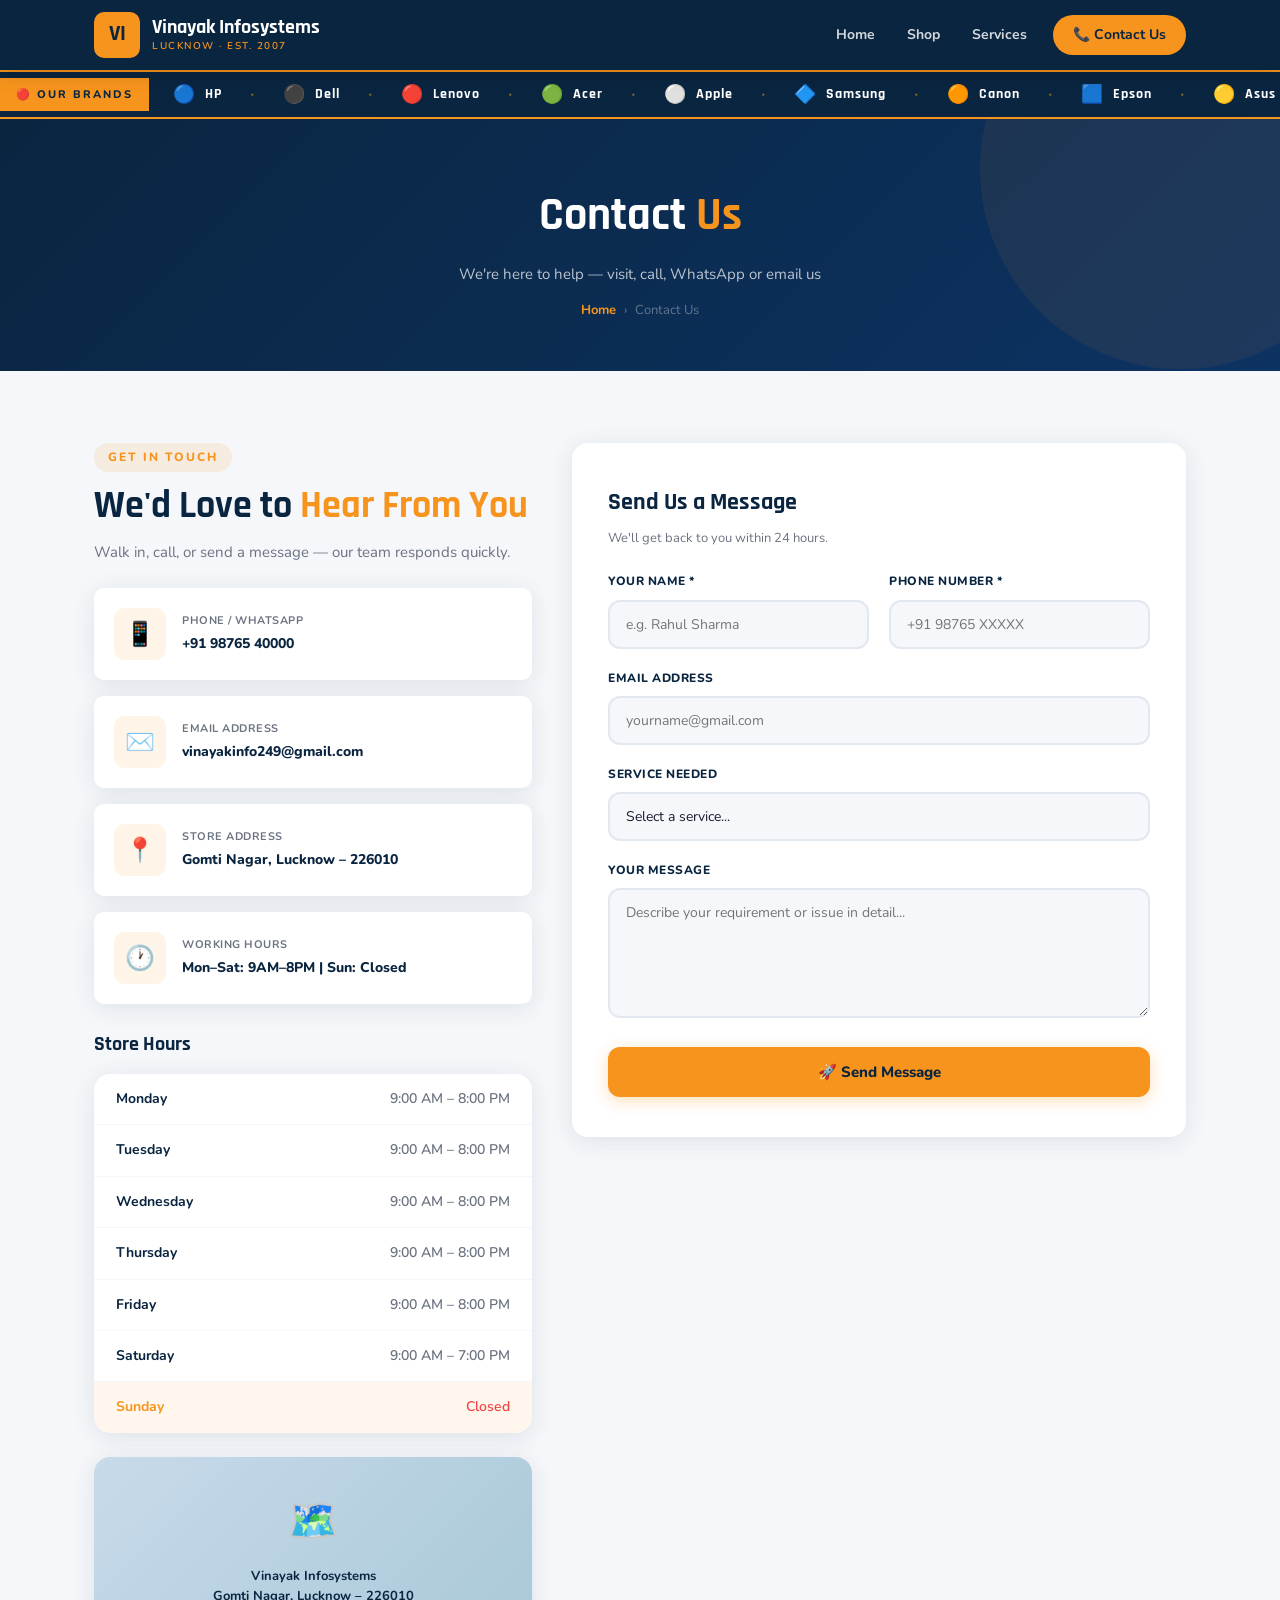
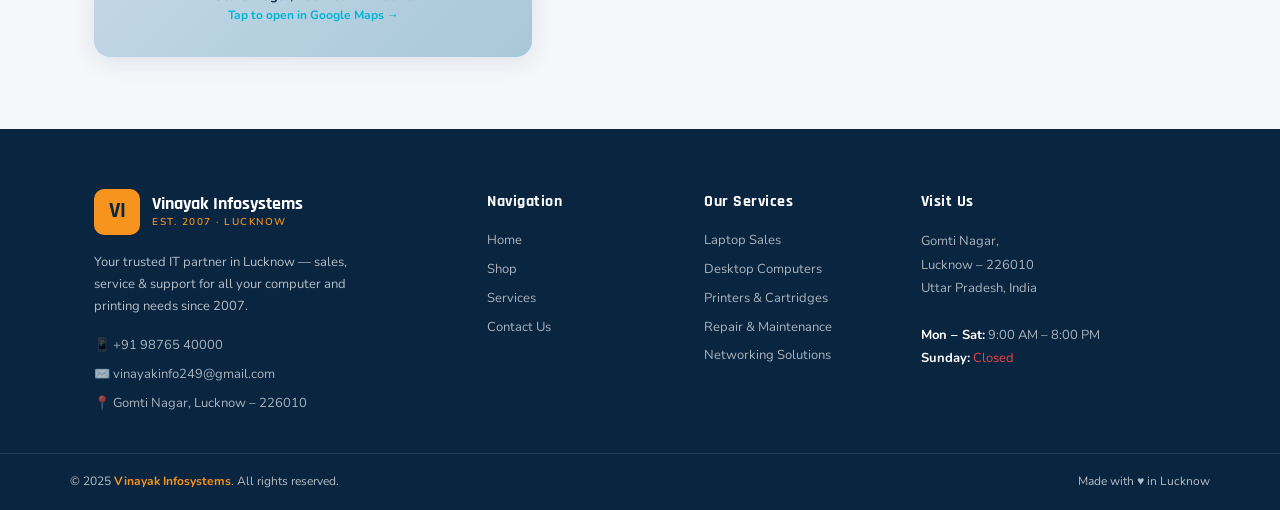
==== contact.html @ 3d7f3a11 "First" ====
<!DOCTYPE html>
<html lang="en">
<head>
  <meta charset="UTF-8" />
  <meta name="viewport" content="width=device-width, initial-scale=1.0" />
  <meta name="description" content="Contact Vinayak Infosystems – visit our Gomti Nagar Lucknow store, call or email us." />
  <title>Contact Us – Vinayak Infosystems | Lucknow</title>
  <link rel="stylesheet" href="css/style.css" />
</head>
<body>

  <div id="navbar-placeholder"></div>
  <div id="ticker-placeholder"></div>

  <!-- PAGE HERO -->
  <div class="page-hero">
    <div class="container">
      <h1>Contact <span>Us</span></h1>
      <p>We're here to help — visit, call, WhatsApp or email us</p>
      <div class="breadcrumb">
        <a href="index.html">Home</a><span>›</span><span>Contact Us</span>
      </div>
    </div>
  </div>

  <!-- CONTACT SECTION -->
  <section class="section">
    <div class="container">
      <div style="display:grid;grid-template-columns:1fr 1.4fr;gap:40px;align-items:start;">

        <!-- LEFT -->
        <div style="display:flex;flex-direction:column;gap:24px;">
          <div>
            <div class="section-tag">Get In Touch</div>
            <h2 class="section-title">We'd Love to <span>Hear From You</span></h2>
            <p class="section-sub">Walk in, call, or send a message — our team responds quickly.</p>
          </div>

          <div class="contact-info-cards">
            <a href="tel:+919876540000" class="ci-card">
              <div class="ci-icon-box">📱</div>
              <div><div class="ci-label">Phone / WhatsApp</div><div class="ci-value">+91 98765 40000</div></div>
            </a>
            <a href="mailto:vinayakinfo249@gmail.com" class="ci-card">
              <div class="ci-icon-box">✉️</div>
              <div><div class="ci-label">Email Address</div><div class="ci-value">vinayakinfo249@gmail.com</div></div>
            </a>
            <a href="https://maps.google.com/?q=26.7299719,80.9009236" target="_blank" class="ci-card">
              <div class="ci-icon-box">📍</div>
              <div><div class="ci-label">Store Address</div><div class="ci-value">Gomti Nagar, Lucknow – 226010</div></div>
            </a>
            <div class="ci-card" style="cursor:default;">
              <div class="ci-icon-box">🕐</div>
              <div><div class="ci-label">Working Hours</div><div class="ci-value">Mon–Sat: 9AM–8PM | Sun: Closed</div></div>
            </div>
          </div>

          <!-- Store Hours -->
          <div>
            <h3 style="font-family:var(--font-head);font-size:20px;font-weight:700;color:var(--primary);margin-bottom:14px;">Store Hours</h3>
            <div class="hours-card">
              <div class="hours-row"><span class="hr-day">Monday</span><span class="hr-time">9:00 AM – 8:00 PM</span></div>
              <div class="hours-row"><span class="hr-day">Tuesday</span><span class="hr-time">9:00 AM – 8:00 PM</span></div>
              <div class="hours-row"><span class="hr-day">Wednesday</span><span class="hr-time">9:00 AM – 8:00 PM</span></div>
              <div class="hours-row"><span class="hr-day">Thursday</span><span class="hr-time">9:00 AM – 8:00 PM</span></div>
              <div class="hours-row"><span class="hr-day">Friday</span><span class="hr-time">9:00 AM – 8:00 PM</span></div>
              <div class="hours-row"><span class="hr-day">Saturday</span><span class="hr-time">9:00 AM – 7:00 PM</span></div>
              <div class="hours-row"><span class="hr-day">Sunday</span><span class="hr-time" style="color:#ef4444;">Closed</span></div>
            </div>
          </div>

          <!-- Map -->
          <a class="map-placeholder" href="https://maps.google.com/?q=26.7299719,80.9009236" target="_blank">
            <div class="map-pin">🗺️</div>
            <p><strong>Vinayak Infosystems</strong><br>Gomti Nagar, Lucknow – 226010<br><span style="color:var(--accent2);font-size:12px;font-weight:700;">Tap to open in Google Maps →</span></p>
          </a>
        </div>

        <!-- RIGHT: Form -->
        <div>
          <div class="contact-form-wrap">
            <h3 style="font-family:var(--font-head);font-size:24px;font-weight:700;color:var(--primary);margin-bottom:6px;">Send Us a Message</h3>
            <p style="font-size:13px;color:var(--muted);margin-bottom:24px;">We'll get back to you within 24 hours.</p>
            <form id="contactForm">
              <div class="form-row">
                <div class="form-group">
                  <label>Your Name *</label>
                  <input type="text" placeholder="e.g. Rahul Sharma" required />
                </div>
                <div class="form-group">
                  <label>Phone Number *</label>
                  <input type="tel" placeholder="+91 98765 XXXXX" required />
                </div>
              </div>
              <div class="form-group">
                <label>Email Address</label>
                <input type="email" placeholder="yourname@gmail.com" />
              </div>
              <div class="form-group">
                <label>Service Needed</label>
                <select>
                  <option value="">Select a service...</option>
                  <option>Laptop Purchase</option>
                  <option>Desktop Purchase</option>
                  <option>Printer Purchase</option>
                  <option>Laptop / Desktop Repair</option>
                  <option>Printer Repair / Cartridge</option>
                  <option>Networking Setup</option>
                  <option>Software Installation</option>
                  <option>Other / General Enquiry</option>
                </select>
              </div>
              <div class="form-group">
                <label>Your Message</label>
                <textarea placeholder="Describe your requirement or issue in detail..."></textarea>
              </div>
              <button type="submit" class="form-submit">🚀 Send Message</button>
            </form>
          </div>
        </div>
      </div>
    </div>
  </section>

  <style>
    @media (max-width: 768px) {
      .section > .container > div[style*="grid-template-columns"] {
        grid-template-columns: 1fr !important;
      }
    }
  </style>

  <div id="footer-placeholder"></div>
  <script src="js/components.js"></script>
  <script src="js/main.js"></script>
</body>
</html>
---- css/style.css ----
@import url('https://fonts.googleapis.com/css2?family=Rajdhani:wght@400;500;600;700&family=Nunito:ital,wght@0,400;0,600;0,700;0,800;1,400&display=swap');

:root {
  --primary:    #0a2540;
  --primary-lt: #0d3363;
  --primary-md: #1a5276;
  --accent:     #f7941d;
  --accent-dk:  #e8830d;
  --accent2:    #00b4d8;
  --bg:         #f5f7fa;
  --white:      #ffffff;
  --text:       #1a1a2e;
  --muted:      #6b7280;
  --border:     #e2e8f0;
  --radius:     16px;
  --radius-sm:  10px;
  --shadow:     0 4px 24px rgba(10,37,64,0.10);
  --shadow-lg:  0 8px 40px rgba(10,37,64,0.16);
  --transition: all 0.25s ease;
  --font-head:  'Rajdhani', sans-serif;
  --font-body:  'Nunito', sans-serif;
}

*, *::before, *::after { box-sizing: border-box; margin: 0; padding: 0; }
html { scroll-behavior: smooth; }
body { font-family: var(--font-body); background: var(--bg); color: var(--text); line-height: 1.6; overflow-x: hidden; }
a { text-decoration: none; color: inherit; }
img { max-width: 100%; display: block; }
ul { list-style: none; }

.container { max-width: 1140px; margin: 0 auto; padding: 0 24px; }
.section    { padding: 72px 0; }
.section-sm { padding: 48px 0; }

.section-tag {
  display: inline-block;
  background: rgba(247,148,29,0.12);
  color: var(--accent);
  font-size: 12px;
  font-weight: 800;
  letter-spacing: 2px;
  text-transform: uppercase;
  padding: 5px 14px;
  border-radius: 20px;
  margin-bottom: 12px;
}
.section-title { font-family: var(--font-head); font-size: clamp(26px, 4vw, 38px); font-weight: 700; color: var(--primary); line-height: 1.2; margin-bottom: 10px; }
.section-title span { color: var(--accent); }
.section-sub { font-size: 15px; color: var(--muted); max-width: 560px; }
.text-center { text-align: center; }
.text-center .section-sub { margin: 0 auto; }

/* BUTTONS */
.btn { display: inline-flex; align-items: center; gap: 8px; padding: 13px 28px; border-radius: 50px; font-family: var(--font-body); font-size: 14px; font-weight: 800; cursor: pointer; border: none; transition: var(--transition); white-space: nowrap; }
.btn-primary { background: var(--accent); color: var(--primary); box-shadow: 0 4px 16px rgba(247,148,29,0.35); }
.btn-primary:hover { background: var(--accent-dk); transform: translateY(-2px); box-shadow: 0 8px 24px rgba(247,148,29,0.45); }
.btn-outline-white { background: transparent; color: var(--white); border: 2px solid rgba(255,255,255,0.55); }
.btn-outline-white:hover { border-color: var(--accent2); background: rgba(0,180,216,0.1); }
.btn-outline-primary { background: transparent; color: var(--primary); border: 2px solid var(--primary); }
.btn-outline-primary:hover { background: var(--primary); color: var(--white); }

/* NAVBAR */
.navbar { background: var(--primary); position: sticky; top: 0; z-index: 1000; box-shadow: 0 2px 20px rgba(0,0,0,0.2); }
.navbar-inner { display: flex; align-items: center; justify-content: space-between; height: 70px; }
.navbar-logo { display: flex; align-items: center; gap: 12px; }
.logo-box { width: 46px; height: 46px; background: var(--accent); border-radius: 10px; display: flex; align-items: center; justify-content: center; font-family: var(--font-head); font-size: 22px; font-weight: 700; color: var(--primary); flex-shrink: 0; }
.logo-info span:first-child { display: block; font-family: var(--font-head); font-size: 20px; font-weight: 700; color: var(--white); line-height: 1.1; }
.logo-info span:last-child { display: block; font-size: 10px; color: var(--accent); letter-spacing: 1.5px; text-transform: uppercase; font-weight: 600; }
.navbar-links { display: flex; align-items: center; gap: 4px; }
.navbar-links a { color: rgba(255,255,255,0.82); font-size: 14px; font-weight: 700; padding: 8px 14px; border-radius: 8px; transition: var(--transition); }
.navbar-links a:hover, .navbar-links a.active { color: var(--white); background: rgba(255,255,255,0.1); }
.navbar-links a.nav-cta { background: var(--accent); color: var(--primary); padding: 9px 20px; border-radius: 50px; margin-left: 8px; }
.navbar-links a.nav-cta:hover { background: var(--accent-dk); }

.hamburger { display: none; flex-direction: column; gap: 5px; background: none; border: none; cursor: pointer; padding: 4px; }
.hamburger span { display: block; width: 26px; height: 2.5px; background: var(--white); border-radius: 2px; transition: var(--transition); }
.hamburger.open span:nth-child(1) { transform: rotate(45deg) translate(5px,5px); }
.hamburger.open span:nth-child(2) { opacity: 0; }
.hamburger.open span:nth-child(3) { transform: rotate(-45deg) translate(5px,-5px); }

.mobile-nav { display: none; position: fixed; top: 70px; left: 0; width: 100%; height: calc(100vh - 70px); background: var(--primary); z-index: 999; flex-direction: column; padding: 20px 24px; gap: 4px; overflow-y: auto; transform: translateX(-100%); transition: transform 0.35s cubic-bezier(.4,0,.2,1); }
.mobile-nav.open { transform: translateX(0); }
.mobile-nav a { color: var(--white); font-size: 17px; font-weight: 700; padding: 14px 18px; border-radius: 12px; display: flex; align-items: center; gap: 14px; transition: var(--transition); }
.mobile-nav a:hover, .mobile-nav a.active { background: var(--accent); color: var(--primary); }
.mobile-nav hr { border: none; border-top: 1px solid rgba(255,255,255,0.1); margin: 8px 0; }

/* TICKER */
.ticker-wrap { background: var(--primary); border-top: 2.5px solid var(--accent); border-bottom: 2.5px solid var(--accent); overflow: hidden; }
.ticker-inner { position: relative; display: flex; align-items: center; }
.ticker-badge { background: var(--accent); color: var(--primary); font-weight: 800; font-size: 11px; letter-spacing: 2px; text-transform: uppercase; padding: 8px 16px; white-space: nowrap; flex-shrink: 0; z-index: 2; }
.ticker-scroll { overflow: hidden; flex: 1; }
.ticker-track { display: flex; align-items: center; animation: ticker-move 32s linear infinite; white-space: nowrap; }
.ticker-track:hover { animation-play-state: paused; }
@keyframes ticker-move { from { transform: translateX(0); } to { transform: translateX(-50%); } }
.ticker-item { display: inline-flex; align-items: center; gap: 10px; padding: 8px 24px; text-decoration: none; transition: opacity 0.2s; }
.ticker-item:hover { opacity: 0.7; }
.ticker-item .t-emoji { font-size: 18px; }
.ticker-item .t-name { color: var(--white); font-family: var(--font-head); font-size: 14px; font-weight: 700; letter-spacing: 1px; }
.ticker-sep { color: var(--accent); font-size: 20px; padding: 0 4px; opacity: 0.6; }

/* HERO */
.hero { background: linear-gradient(135deg, var(--primary) 0%, var(--primary-lt) 55%, var(--primary-md) 100%); padding: 90px 0 80px; position: relative; overflow: hidden; }
.hero::before { content: ''; position: absolute; width: 600px; height: 600px; border-radius: 50%; background: rgba(247,148,29,0.06); top: -200px; right: -150px; pointer-events: none; }
.hero::after  { content: ''; position: absolute; width: 400px; height: 400px; border-radius: 50%; background: rgba(0,180,216,0.05); bottom: -150px; left: -100px; pointer-events: none; }
.hero-content { position: relative; z-index: 1; max-width: 640px; }
.hero-badge { display: inline-block; background: var(--accent); color: var(--primary); font-size: 11px; font-weight: 800; padding: 5px 16px; border-radius: 20px; letter-spacing: 2px; text-transform: uppercase; margin-bottom: 18px; }
.hero h1 { font-family: var(--font-head); font-size: clamp(32px, 5vw, 56px); font-weight: 700; color: var(--white); line-height: 1.12; margin-bottom: 16px; }
.hero h1 span { color: var(--accent); }
.hero p { font-size: 16px; color: rgba(255,255,255,0.78); max-width: 520px; margin-bottom: 32px; line-height: 1.7; }
.hero-btns { display: flex; gap: 14px; flex-wrap: wrap; }
.hero-stats { display: flex; gap: 36px; margin-top: 52px; flex-wrap: wrap; position: relative; z-index: 1; }
.hero-stat-item { text-align: center; }
.hero-stat-num { font-family: var(--font-head); font-size: 38px; font-weight: 700; color: var(--white); line-height: 1; }
.hero-stat-num span { color: var(--accent); }
.hero-stat-label { font-size: 11px; color: rgba(255,255,255,0.65); font-weight: 700; letter-spacing: 1px; text-transform: uppercase; margin-top: 4px; }
.hero-stat-divider { width: 1px; background: rgba(255,255,255,0.15); height: 50px; margin-top: auto; margin-bottom: 20px; }

/* WHY US */
.why-grid { display: grid; grid-template-columns: repeat(auto-fit, minmax(230px, 1fr)); gap: 20px; margin-top: 40px; }
.why-card { background: var(--white); border-radius: var(--radius); padding: 28px 24px; box-shadow: var(--shadow); border-top: 4px solid var(--accent); transition: var(--transition); }
.why-card:hover { transform: translateY(-5px); box-shadow: var(--shadow-lg); }
.why-card .w-icon { font-size: 36px; margin-bottom: 14px; }
.why-card h4 { font-family: var(--font-head); font-size: 18px; font-weight: 700; color: var(--primary); margin-bottom: 8px; }
.why-card p { font-size: 13px; color: var(--muted); line-height: 1.6; }

/* SERVICES */
.services-grid { display: grid; grid-template-columns: repeat(auto-fit, minmax(280px, 1fr)); gap: 24px; margin-top: 40px; }
.service-card { background: var(--white); border-radius: var(--radius); overflow: hidden; box-shadow: var(--shadow); transition: var(--transition); }
.service-card:hover { transform: translateY(-6px); box-shadow: var(--shadow-lg); }
.sc-header { background: linear-gradient(135deg, var(--primary), var(--primary-md)); padding: 24px 20px; display: flex; align-items: center; gap: 16px; }
.sc-header .sc-icon { font-size: 36px; }
.sc-header h3 { font-family: var(--font-head); font-size: 20px; font-weight: 700; color: var(--white); }
.sc-header p  { font-size: 12px; color: rgba(255,255,255,0.65); margin-top: 2px; }
.sc-body { padding: 20px 22px; }
.sc-feature { display: flex; align-items: flex-start; gap: 10px; margin-bottom: 12px; }
.sc-dot { width: 8px; height: 8px; border-radius: 50%; background: var(--accent); flex-shrink: 0; margin-top: 6px; }
.sc-feature p { font-size: 13px; color: var(--text); line-height: 1.55; }
.sc-tags { display: flex; flex-wrap: wrap; gap: 8px; margin-top: 14px; }
.sc-tag { background: var(--bg); color: var(--primary); font-size: 11px; font-weight: 700; padding: 5px 12px; border-radius: 20px; border: 1.5px solid var(--border); }

/* PRODUCTS */
.products-grid { display: grid; grid-template-columns: repeat(auto-fit, minmax(200px, 1fr)); gap: 22px; margin-top: 36px; }
.product-card { background: var(--white); border-radius: var(--radius); overflow: hidden; box-shadow: var(--shadow); transition: var(--transition); }
.product-card:hover { transform: translateY(-5px); box-shadow: var(--shadow-lg); }
.pc-img { height: 140px; background: linear-gradient(135deg, #e8f4f8, #d1eaf3); display: flex; align-items: center; justify-content: center; font-size: 60px; }
.pc-body { padding: 16px; }
.pc-badge { display: inline-block; background: var(--accent); color: var(--primary); font-size: 9px; font-weight: 800; padding: 3px 10px; border-radius: 20px; text-transform: uppercase; letter-spacing: 0.5px; margin-bottom: 8px; }
.pc-body h4  { font-size: 15px; font-weight: 800; color: var(--primary); margin-bottom: 4px; }
.pc-body p   { font-size: 12px; color: var(--muted); }
.pc-price { font-family: var(--font-head); font-size: 18px; font-weight: 700; color: var(--accent); margin-top: 10px; }

/* BRANDS */
.brands-grid { display: grid; grid-template-columns: repeat(auto-fill, minmax(110px, 1fr)); gap: 14px; margin-top: 28px; }
.brand-pill { background: var(--white); border-radius: var(--radius-sm); padding: 18px 12px; text-align: center; box-shadow: var(--shadow); font-size: 13px; font-weight: 700; color: var(--primary); transition: var(--transition); }
.brand-pill:hover { transform: scale(1.05); box-shadow: var(--shadow-lg); }
.brand-pill .bp-icon { font-size: 26px; display: block; margin-bottom: 6px; }

/* TESTIMONIALS */
.testimonials-grid { display: grid; grid-template-columns: repeat(auto-fit, minmax(280px, 1fr)); gap: 22px; margin-top: 36px; }
.testimonial-card { background: var(--white); border-radius: var(--radius); padding: 24px; box-shadow: var(--shadow); border-top: 3px solid var(--accent2); transition: var(--transition); }
.testimonial-card:hover { transform: translateY(-4px); box-shadow: var(--shadow-lg); }
.t-stars { color: var(--accent); font-size: 16px; margin-bottom: 10px; letter-spacing: 2px; }
.t-text  { font-size: 14px; color: var(--text); line-height: 1.65; font-style: italic; margin-bottom: 14px; }
.t-author { font-weight: 800; color: var(--primary); font-size: 13px; }
.t-loc   { font-size: 11px; color: var(--muted); margin-top: 2px; }

/* PROCESS */
.process-steps { display: grid; grid-template-columns: repeat(auto-fit, minmax(200px, 1fr)); gap: 22px; margin-top: 36px; }
.process-step { background: var(--white); border-radius: var(--radius); padding: 28px 22px; box-shadow: var(--shadow); text-align: center; transition: var(--transition); }
.process-step:hover { transform: translateY(-4px); }
.ps-num { width: 52px; height: 52px; border-radius: 50%; background: var(--accent); color: var(--primary); font-family: var(--font-head); font-size: 24px; font-weight: 700; display: flex; align-items: center; justify-content: center; margin: 0 auto 16px; }
.process-step h4 { font-family: var(--font-head); font-size: 17px; font-weight: 700; color: var(--primary); margin-bottom: 8px; }
.process-step p  { font-size: 13px; color: var(--muted); line-height: 1.55; }

/* CTA BANNER */
.cta-banner { background: linear-gradient(135deg, var(--primary), var(--primary-lt)); border-radius: var(--radius); padding: 52px 48px; text-align: center; position: relative; overflow: hidden; }
.cta-banner::before { content: ''; position: absolute; width: 300px; height: 300px; border-radius: 50%; background: rgba(247,148,29,0.08); top: -100px; right: -80px; }
.cta-banner h2 { font-family: var(--font-head); font-size: clamp(24px,4vw,36px); font-weight: 700; color: var(--white); margin-bottom: 10px; }
.cta-banner p  { color: rgba(255,255,255,0.75); font-size: 15px; margin-bottom: 28px; max-width: 500px; margin-left: auto; margin-right: auto; }
.cta-banner .cta-btns { display: flex; gap: 14px; justify-content: center; flex-wrap: wrap; }

/* CONTACT FORM */
.contact-form-wrap { background: var(--white); border-radius: var(--radius); padding: 40px 36px; box-shadow: var(--shadow); }
.form-row { display: grid; grid-template-columns: 1fr 1fr; gap: 20px; }
.form-group { margin-bottom: 20px; }
.form-group label { display: block; font-size: 12px; font-weight: 800; color: var(--primary); text-transform: uppercase; letter-spacing: 0.5px; margin-bottom: 8px; }
.form-group input, .form-group textarea, .form-group select { width: 100%; padding: 13px 16px; border: 2px solid var(--border); border-radius: 12px; font-family: var(--font-body); font-size: 14px; color: var(--text); background: var(--bg); outline: none; transition: border-color 0.2s, box-shadow 0.2s; -webkit-appearance: none; }
.form-group input:focus, .form-group textarea:focus, .form-group select:focus { border-color: var(--accent); box-shadow: 0 0 0 4px rgba(247,148,29,0.12); background: var(--white); }
.form-group textarea { min-height: 130px; resize: vertical; }
.form-submit { width: 100%; background: var(--accent); color: var(--primary); border: none; padding: 15px; border-radius: 12px; font-family: var(--font-body); font-size: 15px; font-weight: 800; cursor: pointer; transition: var(--transition); box-shadow: 0 4px 16px rgba(247,148,29,0.3); }
.form-submit:hover { background: var(--accent-dk); transform: translateY(-2px); }

/* CONTACT INFO */
.contact-info-cards { display: flex; flex-direction: column; gap: 16px; }
.ci-card { background: var(--white); border-radius: var(--radius-sm); padding: 20px; box-shadow: var(--shadow); display: flex; align-items: center; gap: 16px; text-decoration: none; transition: var(--transition); }
.ci-card:hover { transform: translateX(5px); box-shadow: var(--shadow-lg); }
.ci-icon-box { width: 52px; height: 52px; border-radius: var(--radius-sm); background: rgba(247,148,29,0.1); display: flex; align-items: center; justify-content: center; font-size: 24px; flex-shrink: 0; }
.ci-label { font-size: 11px; color: var(--muted); font-weight: 700; text-transform: uppercase; letter-spacing: 0.5px; }
.ci-value { font-size: 14px; color: var(--primary); font-weight: 800; margin-top: 3px; }

/* HOURS */
.hours-card { background: var(--white); border-radius: var(--radius); overflow: hidden; box-shadow: var(--shadow); }
.hours-row { display: flex; justify-content: space-between; align-items: center; padding: 14px 22px; border-bottom: 1px solid var(--bg); font-size: 14px; }
.hours-row:last-child { border-bottom: none; }
.hours-row .hr-day  { font-weight: 700; color: var(--primary); }
.hours-row .hr-time { color: var(--muted); font-weight: 600; }
.hours-row.today { background: rgba(247,148,29,0.08); }
.hours-row.today .hr-day { color: var(--accent); }

/* MAP */
.map-placeholder { background: linear-gradient(135deg, #c8daea, #a8c8d8); border-radius: var(--radius); height: 200px; display: flex; flex-direction: column; align-items: center; justify-content: center; gap: 12px; text-decoration: none; color: var(--primary); font-weight: 700; transition: var(--transition); box-shadow: var(--shadow); }
.map-placeholder:hover { opacity: 0.88; }
.map-placeholder .map-pin { font-size: 42px; }
.map-placeholder p { font-size: 13px; text-align: center; line-height: 1.5; }

/* PAGE HERO */
.page-hero { background: linear-gradient(135deg, var(--primary), var(--primary-lt)); padding: 60px 0 50px; text-align: center; position: relative; overflow: hidden; }
.page-hero::before { content: ''; position: absolute; width: 400px; height: 400px; border-radius: 50%; background: rgba(247,148,29,0.07); top: -150px; right: -100px; }
.page-hero h1 { font-family: var(--font-head); font-size: clamp(28px,5vw,46px); font-weight: 700; color: var(--white); position: relative; }
.page-hero h1 span { color: var(--accent); }
.page-hero p  { color: rgba(255,255,255,0.72); font-size: 15px; margin-top: 10px; position: relative; }
.breadcrumb { display: flex; justify-content: center; align-items: center; gap: 8px; margin-top: 14px; font-size: 13px; color: rgba(255,255,255,0.55); position: relative; }
.breadcrumb a { color: var(--accent); font-weight: 700; }
.breadcrumb span { color: rgba(255,255,255,0.35); }

/* FOOTER */
footer { background: var(--primary); color: rgba(255,255,255,0.7); }
.footer-top { padding: 60px 0 40px; border-bottom: 1px solid rgba(255,255,255,0.1); }
.footer-grid { display: grid; grid-template-columns: 2fr 1fr 1fr 1.5fr; gap: 40px; }
.footer-brand .footer-logo { display: flex; align-items: center; gap: 12px; margin-bottom: 16px; }
.footer-brand p { font-size: 13px; line-height: 1.7; max-width: 280px; }
.footer-contact-list { margin-top: 18px; display: flex; flex-direction: column; gap: 8px; }
.footer-contact-list a { font-size: 13px; color: rgba(255,255,255,0.65); display: flex; align-items: center; gap: 8px; transition: color 0.2s; }
.footer-contact-list a:hover { color: var(--accent); }
.footer-col h4 { font-family: var(--font-head); font-size: 16px; font-weight: 700; color: var(--white); margin-bottom: 16px; letter-spacing: 0.5px; }
.footer-links { display: flex; flex-direction: column; gap: 8px; }
.footer-links a { font-size: 13px; color: rgba(255,255,255,0.65); transition: color 0.2s, padding-left 0.2s; display: flex; align-items: center; gap: 6px; }
.footer-links a:hover { color: var(--accent); padding-left: 4px; }
.footer-address { font-size: 13px; line-height: 1.8; color: rgba(255,255,255,0.65); }
.footer-bottom { padding: 18px 0; display: flex; align-items: center; justify-content: space-between; font-size: 12px; flex-wrap: wrap; gap: 10px; }
.footer-bottom strong { color: var(--accent); }

/* TOAST */
.toast { position: fixed; bottom: 32px; right: 32px; background: #22c55e; color: var(--white); padding: 14px 24px; border-radius: 12px; font-size: 14px; font-weight: 700; box-shadow: 0 8px 24px rgba(34,197,94,0.35); opacity: 0; transform: translateY(20px); transition: all 0.35s ease; z-index: 9999; }
.toast.show { opacity: 1; transform: translateY(0); }

/* RESPONSIVE */
@media (max-width: 960px) { .footer-grid { grid-template-columns: 1fr 1fr; } }
@media (max-width: 768px) {
  .navbar-links { display: none; }
  .hamburger    { display: flex; }
  .mobile-nav   { display: flex; }
  .hero         { padding: 60px 0 52px; }
  .hero-stats   { gap: 20px; }
  .hero-stat-divider { display: none; }
  .section      { padding: 52px 0; }
  .form-row     { grid-template-columns: 1fr; }
  .footer-grid  { grid-template-columns: 1fr; gap: 28px; }
  .contact-form-wrap { padding: 28px 20px; }
  .cta-banner   { padding: 40px 24px; }
}
@media (max-width: 480px) {
  .container { padding: 0 16px; }
  .hero-btns { flex-direction: column; align-items: flex-start; }
  .cta-banner .cta-btns { flex-direction: column; align-items: center; }
}
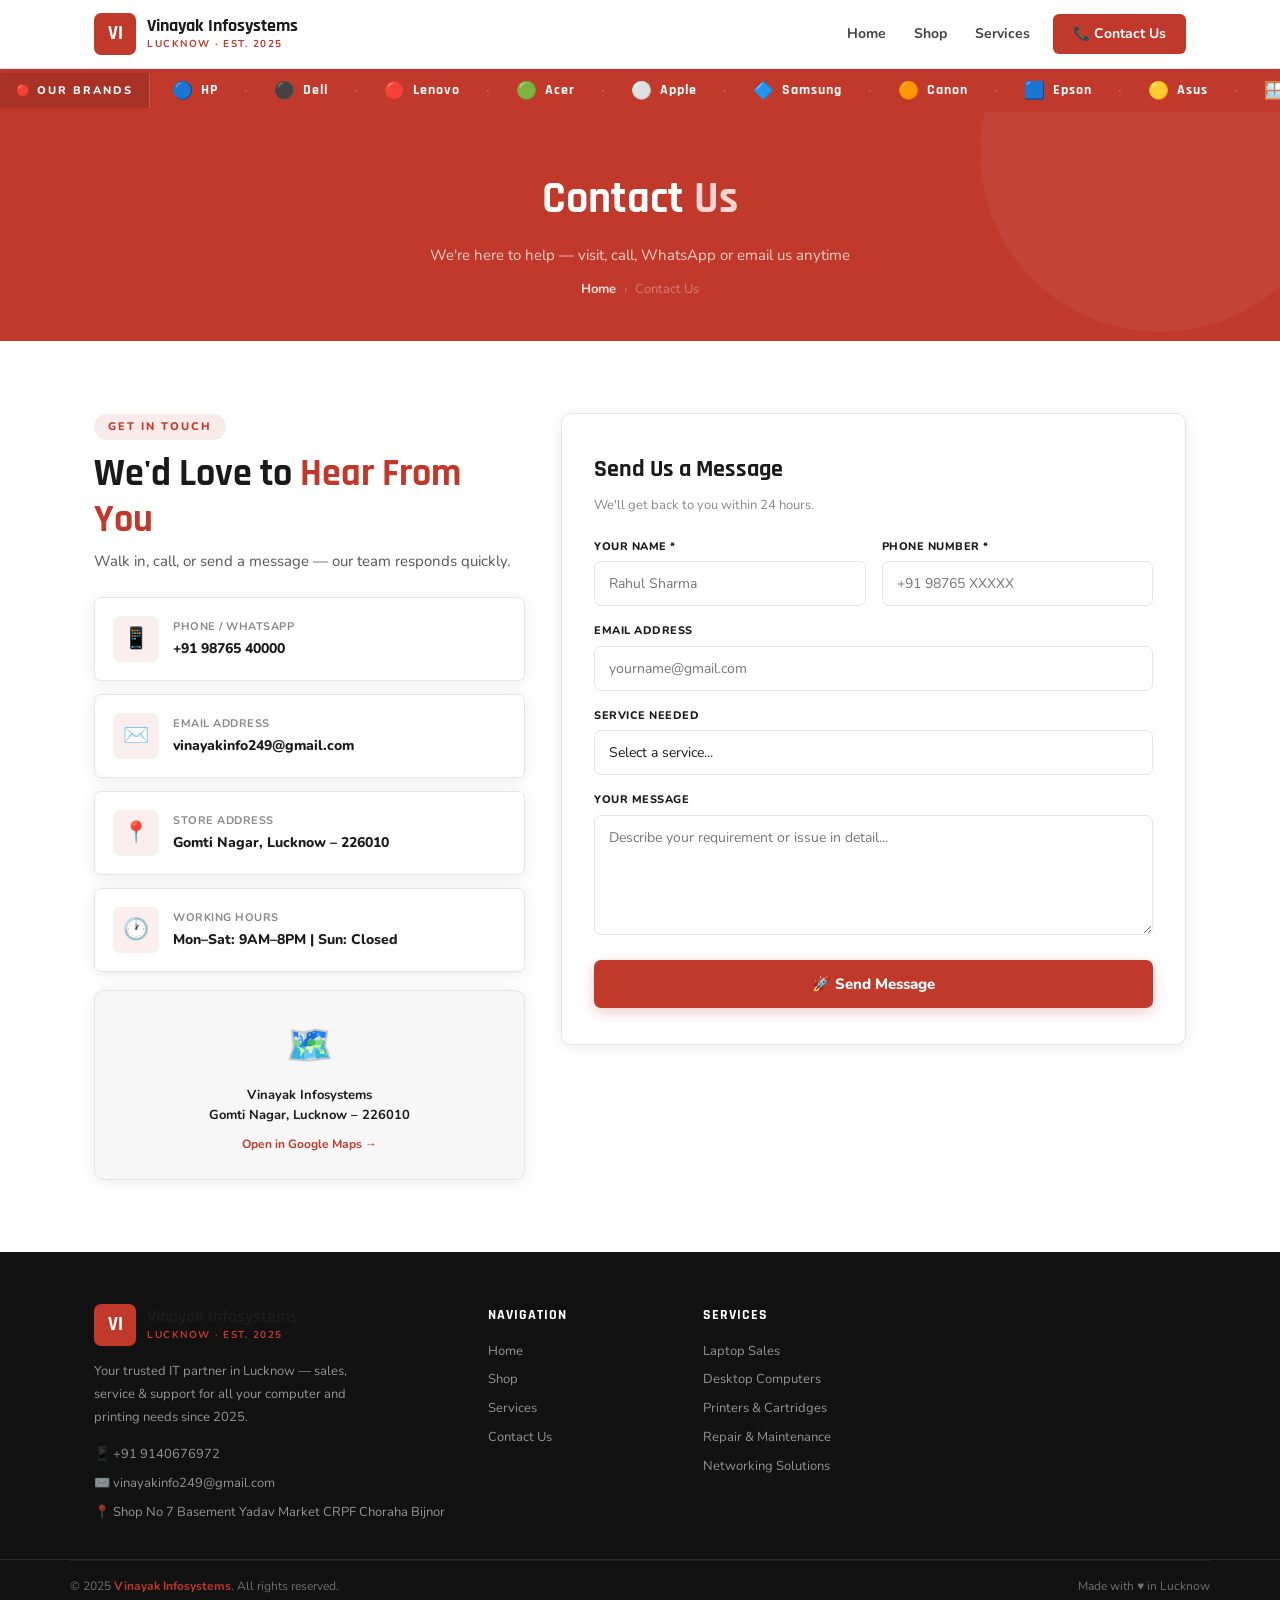
==== commit 07b5224a: "yes" ====
--- a/contact.html
+++ b/contact.html
@@ -1,137 +1,143 @@
 <!DOCTYPE html>
 <html lang="en">
+
 <head>
   <meta charset="UTF-8" />
-  <meta name="viewport" content="width=device-width, initial-scale=1.0" />
-  <meta name="description" content="Contact Vinayak Infosystems – visit our Gomti Nagar Lucknow store, call or email us." />
+  <meta name="viewport" content="width=device-width,initial-scale=1.0" />
+  <meta name="description" content="Contact Vinayak Infosystems – visit, call or email us in Gomti Nagar, Lucknow." />
   <title>Contact Us – Vinayak Infosystems | Lucknow</title>
   <link rel="stylesheet" href="css/style.css" />
 </head>
+
 <body>
 
   <div id="navbar-placeholder"></div>
   <div id="ticker-placeholder"></div>
 
-  <!-- PAGE HERO -->
   <div class="page-hero">
     <div class="container">
       <h1>Contact <span>Us</span></h1>
-      <p>We're here to help — visit, call, WhatsApp or email us</p>
+      <p>We're here to help — visit, call, WhatsApp or email us anytime</p>
       <div class="breadcrumb">
         <a href="index.html">Home</a><span>›</span><span>Contact Us</span>
       </div>
     </div>
   </div>
 
-  <!-- CONTACT SECTION -->
   <section class="section">
     <div class="container">
-      <div style="display:grid;grid-template-columns:1fr 1.4fr;gap:40px;align-items:start;">
+      <div class="contact-grid">
 
         <!-- LEFT -->
-        <div style="display:flex;flex-direction:column;gap:24px;">
-          <div>
-            <div class="section-tag">Get In Touch</div>
-            <h2 class="section-title">We'd Love to <span>Hear From You</span></h2>
-            <p class="section-sub">Walk in, call, or send a message — our team responds quickly.</p>
-          </div>
+        <div>
+          <div class="section-tag">Get In Touch</div>
+          <h2 class="section-title" style="margin-bottom:6px">We'd Love to <span>Hear From You</span></h2>
+          <p class="section-sub" style="margin-bottom:24px">Walk in, call, or send a message — our team responds
+            quickly.</p>
 
           <div class="contact-info-cards">
             <a href="tel:+919876540000" class="ci-card">
               <div class="ci-icon-box">📱</div>
-              <div><div class="ci-label">Phone / WhatsApp</div><div class="ci-value">+91 98765 40000</div></div>
+              <div>
+                <div class="ci-label">Phone / WhatsApp</div>
+                <div class="ci-value">+91 98765 40000</div>
+              </div>
             </a>
             <a href="mailto:vinayakinfo249@gmail.com" class="ci-card">
               <div class="ci-icon-box">✉️</div>
-              <div><div class="ci-label">Email Address</div><div class="ci-value">vinayakinfo249@gmail.com</div></div>
+              <div>
+                <div class="ci-label">Email Address</div>
+                <div class="ci-value">vinayakinfo249@gmail.com</div>
+              </div>
             </a>
             <a href="https://maps.google.com/?q=26.7299719,80.9009236" target="_blank" class="ci-card">
               <div class="ci-icon-box">📍</div>
-              <div><div class="ci-label">Store Address</div><div class="ci-value">Gomti Nagar, Lucknow – 226010</div></div>
+              <div>
+                <div class="ci-label">Store Address</div>
+                <div class="ci-value">Gomti Nagar, Lucknow – 226010</div>
+              </div>
             </a>
-            <div class="ci-card" style="cursor:default;">
+            <div class="ci-card" style="cursor:default">
               <div class="ci-icon-box">🕐</div>
-              <div><div class="ci-label">Working Hours</div><div class="ci-value">Mon–Sat: 9AM–8PM | Sun: Closed</div></div>
+              <div>
+                <div class="ci-label">Working Hours</div>
+                <div class="ci-value">Mon–Sat: 9AM–8PM | Sun: Closed</div>
+              </div>
             </div>
           </div>
 
-          <!-- Store Hours -->
-          <div>
-            <h3 style="font-family:var(--font-head);font-size:20px;font-weight:700;color:var(--primary);margin-bottom:14px;">Store Hours</h3>
-            <div class="hours-card">
-              <div class="hours-row"><span class="hr-day">Monday</span><span class="hr-time">9:00 AM – 8:00 PM</span></div>
-              <div class="hours-row"><span class="hr-day">Tuesday</span><span class="hr-time">9:00 AM – 8:00 PM</span></div>
-              <div class="hours-row"><span class="hr-day">Wednesday</span><span class="hr-time">9:00 AM – 8:00 PM</span></div>
-              <div class="hours-row"><span class="hr-day">Thursday</span><span class="hr-time">9:00 AM – 8:00 PM</span></div>
-              <div class="hours-row"><span class="hr-day">Friday</span><span class="hr-time">9:00 AM – 8:00 PM</span></div>
-              <div class="hours-row"><span class="hr-day">Saturday</span><span class="hr-time">9:00 AM – 7:00 PM</span></div>
-              <div class="hours-row"><span class="hr-day">Sunday</span><span class="hr-time" style="color:#ef4444;">Closed</span></div>
+          <!-- <div class="hours-card">
+            <div class="hours-row"><span class="hr-day">Monday</span><span class="hr-time">9:00 AM – 8:00 PM</span>
             </div>
-          </div>
+            <div class="hours-row"><span class="hr-day">Tuesday</span><span class="hr-time">9:00 AM – 8:00 PM</span>
+            </div>
+            <div class="hours-row"><span class="hr-day">Wednesday</span><span class="hr-time">9:00 AM – 8:00 PM</span>
+            </div>
+            <div class="hours-row"><span class="hr-day">Thursday</span><span class="hr-time">9:00 AM – 8:00 PM</span>
+            </div>
+            <div class="hours-row"><span class="hr-day">Friday</span><span class="hr-time">9:00 AM – 8:00 PM</span>
+            </div>
+            <div class="hours-row"><span class="hr-day">Saturday</span><span class="hr-time">9:00 AM – 7:00 PM</span>
+            </div>
+            <div class="hours-row"><span class="hr-day">Sunday</span><span class="hr-time"
+                style="color:#ef4444">Closed</span></div>
+          </div> -->
 
-          <!-- Map -->
           <a class="map-placeholder" href="https://maps.google.com/?q=26.7299719,80.9009236" target="_blank">
             <div class="map-pin">🗺️</div>
-            <p><strong>Vinayak Infosystems</strong><br>Gomti Nagar, Lucknow – 226010<br><span style="color:var(--accent2);font-size:12px;font-weight:700;">Tap to open in Google Maps →</span></p>
+            <p><strong>Vinayak Infosystems</strong><br>Gomti Nagar, Lucknow – 226010</p>
+            <span class="map-link">Open in Google Maps →</span>
           </a>
         </div>
 
-        <!-- RIGHT: Form -->
-        <div>
-          <div class="contact-form-wrap">
-            <h3 style="font-family:var(--font-head);font-size:24px;font-weight:700;color:var(--primary);margin-bottom:6px;">Send Us a Message</h3>
-            <p style="font-size:13px;color:var(--muted);margin-bottom:24px;">We'll get back to you within 24 hours.</p>
-            <form id="contactForm">
-              <div class="form-row">
-                <div class="form-group">
-                  <label>Your Name *</label>
-                  <input type="text" placeholder="e.g. Rahul Sharma" required />
-                </div>
-                <div class="form-group">
-                  <label>Phone Number *</label>
-                  <input type="tel" placeholder="+91 98765 XXXXX" required />
-                </div>
+        <!-- RIGHT: FORM -->
+        <div class="contact-form-wrap">
+          <h3>Send Us a Message</h3>
+          <p class="form-sub">We'll get back to you within 24 hours.</p>
+          <form id="contactForm">
+            <div class="form-row">
+              <div class="form-group">
+                <label>Your Name *</label>
+                <input type="text" placeholder="Rahul Sharma" required />
               </div>
               <div class="form-group">
-                <label>Email Address</label>
-                <input type="email" placeholder="yourname@gmail.com" />
+                <label>Phone Number *</label>
+                <input type="tel" placeholder="+91 98765 XXXXX" required />
               </div>
-              <div class="form-group">
-                <label>Service Needed</label>
-                <select>
-                  <option value="">Select a service...</option>
-                  <option>Laptop Purchase</option>
-                  <option>Desktop Purchase</option>
-                  <option>Printer Purchase</option>
-                  <option>Laptop / Desktop Repair</option>
-                  <option>Printer Repair / Cartridge</option>
-                  <option>Networking Setup</option>
-                  <option>Software Installation</option>
-                  <option>Other / General Enquiry</option>
-                </select>
-              </div>
-              <div class="form-group">
-                <label>Your Message</label>
-                <textarea placeholder="Describe your requirement or issue in detail..."></textarea>
-              </div>
-              <button type="submit" class="form-submit">🚀 Send Message</button>
-            </form>
-          </div>
+            </div>
+            <div class="form-group">
+              <label>Email Address</label>
+              <input type="email" placeholder="yourname@gmail.com" />
+            </div>
+            <div class="form-group">
+              <label>Service Needed</label>
+              <select>
+                <option value="">Select a service...</option>
+                <option>Laptop Purchase</option>
+                <option>Desktop Purchase</option>
+                <option>Printer Purchase</option>
+                <option>Laptop / Desktop Repair</option>
+                <option>Printer Repair / Cartridge</option>
+                <option>Networking Setup</option>
+                <option>Software Installation</option>
+                <option>Other / General Enquiry</option>
+              </select>
+            </div>
+            <div class="form-group">
+              <label>Your Message</label>
+              <textarea placeholder="Describe your requirement or issue in detail..."></textarea>
+            </div>
+            <button type="submit" class="form-submit">🚀 Send Message</button>
+          </form>
         </div>
+
       </div>
     </div>
   </section>
-
-  <style>
-    @media (max-width: 768px) {
-      .section > .container > div[style*="grid-template-columns"] {
-        grid-template-columns: 1fr !important;
-      }
-    }
-  </style>
 
   <div id="footer-placeholder"></div>
   <script src="js/components.js"></script>
   <script src="js/main.js"></script>
 </body>
+
 </html>
--- a/css/style.css
+++ b/css/style.css
@@ -1,266 +1,1401 @@
 @import url('https://fonts.googleapis.com/css2?family=Rajdhani:wght@400;500;600;700&family=Nunito:ital,wght@0,400;0,600;0,700;0,800;1,400&display=swap');
 
 :root {
-  --primary:    #0a2540;
-  --primary-lt: #0d3363;
-  --primary-md: #1a5276;
-  --accent:     #f7941d;
-  --accent-dk:  #e8830d;
-  --accent2:    #00b4d8;
-  --bg:         #f5f7fa;
-  --white:      #ffffff;
-  --text:       #1a1a2e;
-  --muted:      #6b7280;
-  --border:     #e2e8f0;
-  --radius:     16px;
-  --radius-sm:  10px;
-  --shadow:     0 4px 24px rgba(10,37,64,0.10);
-  --shadow-lg:  0 8px 40px rgba(10,37,64,0.16);
-  --transition: all 0.25s ease;
-  --font-head:  'Rajdhani', sans-serif;
-  --font-body:  'Nunito', sans-serif;
-}
-
-*, *::before, *::after { box-sizing: border-box; margin: 0; padding: 0; }
-html { scroll-behavior: smooth; }
-body { font-family: var(--font-body); background: var(--bg); color: var(--text); line-height: 1.6; overflow-x: hidden; }
-a { text-decoration: none; color: inherit; }
-img { max-width: 100%; display: block; }
-ul { list-style: none; }
-
-.container { max-width: 1140px; margin: 0 auto; padding: 0 24px; }
-.section    { padding: 72px 0; }
-.section-sm { padding: 48px 0; }
-
+  --red: #c0392b;
+  --red-dk: #a93226;
+  --red-lt: #e74c3c;
+  --dark: #1a1a1a;
+  --dark2: #333333;
+  --gray: #555555;
+  --light: #f7f7f7;
+  --border: #e5e5e5;
+  --white: #ffffff;
+  --shadow: 0 2px 16px rgba(0, 0, 0, 0.08);
+  --shadow-lg: 0 6px 28px rgba(0, 0, 0, 0.13);
+  --radius: 10px;
+  --radius-sm: 7px;
+  --transition: all 0.22s ease;
+  --font-head: 'Rajdhani', sans-serif;
+  --font-body: 'Nunito', sans-serif;
+}
+
+*,
+*::before,
+*::after {
+  box-sizing: border-box;
+  margin: 0;
+  padding: 0;
+}
+
+html {
+  scroll-behavior: smooth;
+}
+
+body {
+  font-family: var(--font-body);
+  background: #ffffff;
+  color: var(--dark);
+  line-height: 1.6;
+  overflow-x: hidden;
+}
+
+a {
+  text-decoration: none;
+  color: inherit;
+}
+
+img {
+  max-width: 100%;
+  display: block;
+}
+
+ul {
+  list-style: none;
+}
+
+/* ── LAYOUT ── */
+.container {
+  max-width: 1140px;
+  margin: 0 auto;
+  padding: 0 24px;
+}
+
+.section {
+  padding: 72px 0;
+  background: #ffffff;
+}
+
+.section-gray {
+  padding: 72px 0;
+  background: #f7f7f7;
+}
+
+/* ── TYPOGRAPHY ── */
 .section-tag {
   display: inline-block;
-  background: rgba(247,148,29,0.12);
-  color: var(--accent);
-  font-size: 12px;
+  background: rgba(192, 57, 43, 0.10);
+  color: var(--red);
+  font-size: 11px;
   font-weight: 800;
   letter-spacing: 2px;
   text-transform: uppercase;
-  padding: 5px 14px;
+  padding: 4px 14px;
   border-radius: 20px;
   margin-bottom: 12px;
 }
-.section-title { font-family: var(--font-head); font-size: clamp(26px, 4vw, 38px); font-weight: 700; color: var(--primary); line-height: 1.2; margin-bottom: 10px; }
-.section-title span { color: var(--accent); }
-.section-sub { font-size: 15px; color: var(--muted); max-width: 560px; }
-.text-center { text-align: center; }
-.text-center .section-sub { margin: 0 auto; }
-
-/* BUTTONS */
-.btn { display: inline-flex; align-items: center; gap: 8px; padding: 13px 28px; border-radius: 50px; font-family: var(--font-body); font-size: 14px; font-weight: 800; cursor: pointer; border: none; transition: var(--transition); white-space: nowrap; }
-.btn-primary { background: var(--accent); color: var(--primary); box-shadow: 0 4px 16px rgba(247,148,29,0.35); }
-.btn-primary:hover { background: var(--accent-dk); transform: translateY(-2px); box-shadow: 0 8px 24px rgba(247,148,29,0.45); }
-.btn-outline-white { background: transparent; color: var(--white); border: 2px solid rgba(255,255,255,0.55); }
-.btn-outline-white:hover { border-color: var(--accent2); background: rgba(0,180,216,0.1); }
-.btn-outline-primary { background: transparent; color: var(--primary); border: 2px solid var(--primary); }
-.btn-outline-primary:hover { background: var(--primary); color: var(--white); }
-
-/* NAVBAR */
-.navbar { background: var(--primary); position: sticky; top: 0; z-index: 1000; box-shadow: 0 2px 20px rgba(0,0,0,0.2); }
-.navbar-inner { display: flex; align-items: center; justify-content: space-between; height: 70px; }
-.navbar-logo { display: flex; align-items: center; gap: 12px; }
-.logo-box { width: 46px; height: 46px; background: var(--accent); border-radius: 10px; display: flex; align-items: center; justify-content: center; font-family: var(--font-head); font-size: 22px; font-weight: 700; color: var(--primary); flex-shrink: 0; }
-.logo-info span:first-child { display: block; font-family: var(--font-head); font-size: 20px; font-weight: 700; color: var(--white); line-height: 1.1; }
-.logo-info span:last-child { display: block; font-size: 10px; color: var(--accent); letter-spacing: 1.5px; text-transform: uppercase; font-weight: 600; }
-.navbar-links { display: flex; align-items: center; gap: 4px; }
-.navbar-links a { color: rgba(255,255,255,0.82); font-size: 14px; font-weight: 700; padding: 8px 14px; border-radius: 8px; transition: var(--transition); }
-.navbar-links a:hover, .navbar-links a.active { color: var(--white); background: rgba(255,255,255,0.1); }
-.navbar-links a.nav-cta { background: var(--accent); color: var(--primary); padding: 9px 20px; border-radius: 50px; margin-left: 8px; }
-.navbar-links a.nav-cta:hover { background: var(--accent-dk); }
-
-.hamburger { display: none; flex-direction: column; gap: 5px; background: none; border: none; cursor: pointer; padding: 4px; }
-.hamburger span { display: block; width: 26px; height: 2.5px; background: var(--white); border-radius: 2px; transition: var(--transition); }
-.hamburger.open span:nth-child(1) { transform: rotate(45deg) translate(5px,5px); }
-.hamburger.open span:nth-child(2) { opacity: 0; }
-.hamburger.open span:nth-child(3) { transform: rotate(-45deg) translate(5px,-5px); }
-
-.mobile-nav { display: none; position: fixed; top: 70px; left: 0; width: 100%; height: calc(100vh - 70px); background: var(--primary); z-index: 999; flex-direction: column; padding: 20px 24px; gap: 4px; overflow-y: auto; transform: translateX(-100%); transition: transform 0.35s cubic-bezier(.4,0,.2,1); }
-.mobile-nav.open { transform: translateX(0); }
-.mobile-nav a { color: var(--white); font-size: 17px; font-weight: 700; padding: 14px 18px; border-radius: 12px; display: flex; align-items: center; gap: 14px; transition: var(--transition); }
-.mobile-nav a:hover, .mobile-nav a.active { background: var(--accent); color: var(--primary); }
-.mobile-nav hr { border: none; border-top: 1px solid rgba(255,255,255,0.1); margin: 8px 0; }
-
-/* TICKER */
-.ticker-wrap { background: var(--primary); border-top: 2.5px solid var(--accent); border-bottom: 2.5px solid var(--accent); overflow: hidden; }
-.ticker-inner { position: relative; display: flex; align-items: center; }
-.ticker-badge { background: var(--accent); color: var(--primary); font-weight: 800; font-size: 11px; letter-spacing: 2px; text-transform: uppercase; padding: 8px 16px; white-space: nowrap; flex-shrink: 0; z-index: 2; }
-.ticker-scroll { overflow: hidden; flex: 1; }
-.ticker-track { display: flex; align-items: center; animation: ticker-move 32s linear infinite; white-space: nowrap; }
-.ticker-track:hover { animation-play-state: paused; }
-@keyframes ticker-move { from { transform: translateX(0); } to { transform: translateX(-50%); } }
-.ticker-item { display: inline-flex; align-items: center; gap: 10px; padding: 8px 24px; text-decoration: none; transition: opacity 0.2s; }
-.ticker-item:hover { opacity: 0.7; }
-.ticker-item .t-emoji { font-size: 18px; }
-.ticker-item .t-name { color: var(--white); font-family: var(--font-head); font-size: 14px; font-weight: 700; letter-spacing: 1px; }
-.ticker-sep { color: var(--accent); font-size: 20px; padding: 0 4px; opacity: 0.6; }
-
-/* HERO */
-.hero { background: linear-gradient(135deg, var(--primary) 0%, var(--primary-lt) 55%, var(--primary-md) 100%); padding: 90px 0 80px; position: relative; overflow: hidden; }
-.hero::before { content: ''; position: absolute; width: 600px; height: 600px; border-radius: 50%; background: rgba(247,148,29,0.06); top: -200px; right: -150px; pointer-events: none; }
-.hero::after  { content: ''; position: absolute; width: 400px; height: 400px; border-radius: 50%; background: rgba(0,180,216,0.05); bottom: -150px; left: -100px; pointer-events: none; }
-.hero-content { position: relative; z-index: 1; max-width: 640px; }
-.hero-badge { display: inline-block; background: var(--accent); color: var(--primary); font-size: 11px; font-weight: 800; padding: 5px 16px; border-radius: 20px; letter-spacing: 2px; text-transform: uppercase; margin-bottom: 18px; }
-.hero h1 { font-family: var(--font-head); font-size: clamp(32px, 5vw, 56px); font-weight: 700; color: var(--white); line-height: 1.12; margin-bottom: 16px; }
-.hero h1 span { color: var(--accent); }
-.hero p { font-size: 16px; color: rgba(255,255,255,0.78); max-width: 520px; margin-bottom: 32px; line-height: 1.7; }
-.hero-btns { display: flex; gap: 14px; flex-wrap: wrap; }
-.hero-stats { display: flex; gap: 36px; margin-top: 52px; flex-wrap: wrap; position: relative; z-index: 1; }
-.hero-stat-item { text-align: center; }
-.hero-stat-num { font-family: var(--font-head); font-size: 38px; font-weight: 700; color: var(--white); line-height: 1; }
-.hero-stat-num span { color: var(--accent); }
-.hero-stat-label { font-size: 11px; color: rgba(255,255,255,0.65); font-weight: 700; letter-spacing: 1px; text-transform: uppercase; margin-top: 4px; }
-.hero-stat-divider { width: 1px; background: rgba(255,255,255,0.15); height: 50px; margin-top: auto; margin-bottom: 20px; }
-
-/* WHY US */
-.why-grid { display: grid; grid-template-columns: repeat(auto-fit, minmax(230px, 1fr)); gap: 20px; margin-top: 40px; }
-.why-card { background: var(--white); border-radius: var(--radius); padding: 28px 24px; box-shadow: var(--shadow); border-top: 4px solid var(--accent); transition: var(--transition); }
-.why-card:hover { transform: translateY(-5px); box-shadow: var(--shadow-lg); }
-.why-card .w-icon { font-size: 36px; margin-bottom: 14px; }
-.why-card h4 { font-family: var(--font-head); font-size: 18px; font-weight: 700; color: var(--primary); margin-bottom: 8px; }
-.why-card p { font-size: 13px; color: var(--muted); line-height: 1.6; }
-
-/* SERVICES */
-.services-grid { display: grid; grid-template-columns: repeat(auto-fit, minmax(280px, 1fr)); gap: 24px; margin-top: 40px; }
-.service-card { background: var(--white); border-radius: var(--radius); overflow: hidden; box-shadow: var(--shadow); transition: var(--transition); }
-.service-card:hover { transform: translateY(-6px); box-shadow: var(--shadow-lg); }
-.sc-header { background: linear-gradient(135deg, var(--primary), var(--primary-md)); padding: 24px 20px; display: flex; align-items: center; gap: 16px; }
-.sc-header .sc-icon { font-size: 36px; }
-.sc-header h3 { font-family: var(--font-head); font-size: 20px; font-weight: 700; color: var(--white); }
-.sc-header p  { font-size: 12px; color: rgba(255,255,255,0.65); margin-top: 2px; }
-.sc-body { padding: 20px 22px; }
-.sc-feature { display: flex; align-items: flex-start; gap: 10px; margin-bottom: 12px; }
-.sc-dot { width: 8px; height: 8px; border-radius: 50%; background: var(--accent); flex-shrink: 0; margin-top: 6px; }
-.sc-feature p { font-size: 13px; color: var(--text); line-height: 1.55; }
-.sc-tags { display: flex; flex-wrap: wrap; gap: 8px; margin-top: 14px; }
-.sc-tag { background: var(--bg); color: var(--primary); font-size: 11px; font-weight: 700; padding: 5px 12px; border-radius: 20px; border: 1.5px solid var(--border); }
-
-/* PRODUCTS */
-.products-grid { display: grid; grid-template-columns: repeat(auto-fit, minmax(200px, 1fr)); gap: 22px; margin-top: 36px; }
-.product-card { background: var(--white); border-radius: var(--radius); overflow: hidden; box-shadow: var(--shadow); transition: var(--transition); }
-.product-card:hover { transform: translateY(-5px); box-shadow: var(--shadow-lg); }
-.pc-img { height: 140px; background: linear-gradient(135deg, #e8f4f8, #d1eaf3); display: flex; align-items: center; justify-content: center; font-size: 60px; }
-.pc-body { padding: 16px; }
-.pc-badge { display: inline-block; background: var(--accent); color: var(--primary); font-size: 9px; font-weight: 800; padding: 3px 10px; border-radius: 20px; text-transform: uppercase; letter-spacing: 0.5px; margin-bottom: 8px; }
-.pc-body h4  { font-size: 15px; font-weight: 800; color: var(--primary); margin-bottom: 4px; }
-.pc-body p   { font-size: 12px; color: var(--muted); }
-.pc-price { font-family: var(--font-head); font-size: 18px; font-weight: 700; color: var(--accent); margin-top: 10px; }
-
-/* BRANDS */
-.brands-grid { display: grid; grid-template-columns: repeat(auto-fill, minmax(110px, 1fr)); gap: 14px; margin-top: 28px; }
-.brand-pill { background: var(--white); border-radius: var(--radius-sm); padding: 18px 12px; text-align: center; box-shadow: var(--shadow); font-size: 13px; font-weight: 700; color: var(--primary); transition: var(--transition); }
-.brand-pill:hover { transform: scale(1.05); box-shadow: var(--shadow-lg); }
-.brand-pill .bp-icon { font-size: 26px; display: block; margin-bottom: 6px; }
-
-/* TESTIMONIALS */
-.testimonials-grid { display: grid; grid-template-columns: repeat(auto-fit, minmax(280px, 1fr)); gap: 22px; margin-top: 36px; }
-.testimonial-card { background: var(--white); border-radius: var(--radius); padding: 24px; box-shadow: var(--shadow); border-top: 3px solid var(--accent2); transition: var(--transition); }
-.testimonial-card:hover { transform: translateY(-4px); box-shadow: var(--shadow-lg); }
-.t-stars { color: var(--accent); font-size: 16px; margin-bottom: 10px; letter-spacing: 2px; }
-.t-text  { font-size: 14px; color: var(--text); line-height: 1.65; font-style: italic; margin-bottom: 14px; }
-.t-author { font-weight: 800; color: var(--primary); font-size: 13px; }
-.t-loc   { font-size: 11px; color: var(--muted); margin-top: 2px; }
-
-/* PROCESS */
-.process-steps { display: grid; grid-template-columns: repeat(auto-fit, minmax(200px, 1fr)); gap: 22px; margin-top: 36px; }
-.process-step { background: var(--white); border-radius: var(--radius); padding: 28px 22px; box-shadow: var(--shadow); text-align: center; transition: var(--transition); }
-.process-step:hover { transform: translateY(-4px); }
-.ps-num { width: 52px; height: 52px; border-radius: 50%; background: var(--accent); color: var(--primary); font-family: var(--font-head); font-size: 24px; font-weight: 700; display: flex; align-items: center; justify-content: center; margin: 0 auto 16px; }
-.process-step h4 { font-family: var(--font-head); font-size: 17px; font-weight: 700; color: var(--primary); margin-bottom: 8px; }
-.process-step p  { font-size: 13px; color: var(--muted); line-height: 1.55; }
-
-/* CTA BANNER */
-.cta-banner { background: linear-gradient(135deg, var(--primary), var(--primary-lt)); border-radius: var(--radius); padding: 52px 48px; text-align: center; position: relative; overflow: hidden; }
-.cta-banner::before { content: ''; position: absolute; width: 300px; height: 300px; border-radius: 50%; background: rgba(247,148,29,0.08); top: -100px; right: -80px; }
-.cta-banner h2 { font-family: var(--font-head); font-size: clamp(24px,4vw,36px); font-weight: 700; color: var(--white); margin-bottom: 10px; }
-.cta-banner p  { color: rgba(255,255,255,0.75); font-size: 15px; margin-bottom: 28px; max-width: 500px; margin-left: auto; margin-right: auto; }
-.cta-banner .cta-btns { display: flex; gap: 14px; justify-content: center; flex-wrap: wrap; }
-
-/* CONTACT FORM */
-.contact-form-wrap { background: var(--white); border-radius: var(--radius); padding: 40px 36px; box-shadow: var(--shadow); }
-.form-row { display: grid; grid-template-columns: 1fr 1fr; gap: 20px; }
-.form-group { margin-bottom: 20px; }
-.form-group label { display: block; font-size: 12px; font-weight: 800; color: var(--primary); text-transform: uppercase; letter-spacing: 0.5px; margin-bottom: 8px; }
-.form-group input, .form-group textarea, .form-group select { width: 100%; padding: 13px 16px; border: 2px solid var(--border); border-radius: 12px; font-family: var(--font-body); font-size: 14px; color: var(--text); background: var(--bg); outline: none; transition: border-color 0.2s, box-shadow 0.2s; -webkit-appearance: none; }
-.form-group input:focus, .form-group textarea:focus, .form-group select:focus { border-color: var(--accent); box-shadow: 0 0 0 4px rgba(247,148,29,0.12); background: var(--white); }
-.form-group textarea { min-height: 130px; resize: vertical; }
-.form-submit { width: 100%; background: var(--accent); color: var(--primary); border: none; padding: 15px; border-radius: 12px; font-family: var(--font-body); font-size: 15px; font-weight: 800; cursor: pointer; transition: var(--transition); box-shadow: 0 4px 16px rgba(247,148,29,0.3); }
-.form-submit:hover { background: var(--accent-dk); transform: translateY(-2px); }
-
-/* CONTACT INFO */
-.contact-info-cards { display: flex; flex-direction: column; gap: 16px; }
-.ci-card { background: var(--white); border-radius: var(--radius-sm); padding: 20px; box-shadow: var(--shadow); display: flex; align-items: center; gap: 16px; text-decoration: none; transition: var(--transition); }
-.ci-card:hover { transform: translateX(5px); box-shadow: var(--shadow-lg); }
-.ci-icon-box { width: 52px; height: 52px; border-radius: var(--radius-sm); background: rgba(247,148,29,0.1); display: flex; align-items: center; justify-content: center; font-size: 24px; flex-shrink: 0; }
-.ci-label { font-size: 11px; color: var(--muted); font-weight: 700; text-transform: uppercase; letter-spacing: 0.5px; }
-.ci-value { font-size: 14px; color: var(--primary); font-weight: 800; margin-top: 3px; }
-
-/* HOURS */
-.hours-card { background: var(--white); border-radius: var(--radius); overflow: hidden; box-shadow: var(--shadow); }
-.hours-row { display: flex; justify-content: space-between; align-items: center; padding: 14px 22px; border-bottom: 1px solid var(--bg); font-size: 14px; }
-.hours-row:last-child { border-bottom: none; }
-.hours-row .hr-day  { font-weight: 700; color: var(--primary); }
-.hours-row .hr-time { color: var(--muted); font-weight: 600; }
-.hours-row.today { background: rgba(247,148,29,0.08); }
-.hours-row.today .hr-day { color: var(--accent); }
-
-/* MAP */
-.map-placeholder { background: linear-gradient(135deg, #c8daea, #a8c8d8); border-radius: var(--radius); height: 200px; display: flex; flex-direction: column; align-items: center; justify-content: center; gap: 12px; text-decoration: none; color: var(--primary); font-weight: 700; transition: var(--transition); box-shadow: var(--shadow); }
-.map-placeholder:hover { opacity: 0.88; }
-.map-placeholder .map-pin { font-size: 42px; }
-.map-placeholder p { font-size: 13px; text-align: center; line-height: 1.5; }
-
-/* PAGE HERO */
-.page-hero { background: linear-gradient(135deg, var(--primary), var(--primary-lt)); padding: 60px 0 50px; text-align: center; position: relative; overflow: hidden; }
-.page-hero::before { content: ''; position: absolute; width: 400px; height: 400px; border-radius: 50%; background: rgba(247,148,29,0.07); top: -150px; right: -100px; }
-.page-hero h1 { font-family: var(--font-head); font-size: clamp(28px,5vw,46px); font-weight: 700; color: var(--white); position: relative; }
-.page-hero h1 span { color: var(--accent); }
-.page-hero p  { color: rgba(255,255,255,0.72); font-size: 15px; margin-top: 10px; position: relative; }
-.breadcrumb { display: flex; justify-content: center; align-items: center; gap: 8px; margin-top: 14px; font-size: 13px; color: rgba(255,255,255,0.55); position: relative; }
-.breadcrumb a { color: var(--accent); font-weight: 700; }
-.breadcrumb span { color: rgba(255,255,255,0.35); }
-
-/* FOOTER */
-footer { background: var(--primary); color: rgba(255,255,255,0.7); }
-.footer-top { padding: 60px 0 40px; border-bottom: 1px solid rgba(255,255,255,0.1); }
-.footer-grid { display: grid; grid-template-columns: 2fr 1fr 1fr 1.5fr; gap: 40px; }
-.footer-brand .footer-logo { display: flex; align-items: center; gap: 12px; margin-bottom: 16px; }
-.footer-brand p { font-size: 13px; line-height: 1.7; max-width: 280px; }
-.footer-contact-list { margin-top: 18px; display: flex; flex-direction: column; gap: 8px; }
-.footer-contact-list a { font-size: 13px; color: rgba(255,255,255,0.65); display: flex; align-items: center; gap: 8px; transition: color 0.2s; }
-.footer-contact-list a:hover { color: var(--accent); }
-.footer-col h4 { font-family: var(--font-head); font-size: 16px; font-weight: 700; color: var(--white); margin-bottom: 16px; letter-spacing: 0.5px; }
-.footer-links { display: flex; flex-direction: column; gap: 8px; }
-.footer-links a { font-size: 13px; color: rgba(255,255,255,0.65); transition: color 0.2s, padding-left 0.2s; display: flex; align-items: center; gap: 6px; }
-.footer-links a:hover { color: var(--accent); padding-left: 4px; }
-.footer-address { font-size: 13px; line-height: 1.8; color: rgba(255,255,255,0.65); }
-.footer-bottom { padding: 18px 0; display: flex; align-items: center; justify-content: space-between; font-size: 12px; flex-wrap: wrap; gap: 10px; }
-.footer-bottom strong { color: var(--accent); }
-
-/* TOAST */
-.toast { position: fixed; bottom: 32px; right: 32px; background: #22c55e; color: var(--white); padding: 14px 24px; border-radius: 12px; font-size: 14px; font-weight: 700; box-shadow: 0 8px 24px rgba(34,197,94,0.35); opacity: 0; transform: translateY(20px); transition: all 0.35s ease; z-index: 9999; }
-.toast.show { opacity: 1; transform: translateY(0); }
-
-/* RESPONSIVE */
-@media (max-width: 960px) { .footer-grid { grid-template-columns: 1fr 1fr; } }
-@media (max-width: 768px) {
-  .navbar-links { display: none; }
-  .hamburger    { display: flex; }
-  .mobile-nav   { display: flex; }
-  .hero         { padding: 60px 0 52px; }
-  .hero-stats   { gap: 20px; }
-  .hero-stat-divider { display: none; }
-  .section      { padding: 52px 0; }
-  .form-row     { grid-template-columns: 1fr; }
-  .footer-grid  { grid-template-columns: 1fr; gap: 28px; }
-  .contact-form-wrap { padding: 28px 20px; }
-  .cta-banner   { padding: 40px 24px; }
-}
-@media (max-width: 480px) {
-  .container { padding: 0 16px; }
-  .hero-btns { flex-direction: column; align-items: flex-start; }
-  .cta-banner .cta-btns { flex-direction: column; align-items: center; }
+
+.section-title {
+  font-family: var(--font-head);
+  font-size: clamp(26px, 4vw, 38px);
+  font-weight: 700;
+  color: var(--dark);
+  line-height: 1.2;
+  margin-bottom: 10px;
+}
+
+.section-title span {
+  color: var(--red);
+}
+
+.section-sub {
+  font-size: 15px;
+  color: var(--gray);
+  max-width: 560px;
+}
+
+.text-center {
+  text-align: center;
+}
+
+.text-center .section-sub {
+  margin: 0 auto;
+}
+
+/* ── BUTTONS ── */
+.btn {
+  display: inline-flex;
+  align-items: center;
+  gap: 8px;
+  padding: 12px 26px;
+  border-radius: 6px;
+  font-family: var(--font-body);
+  font-size: 14px;
+  font-weight: 800;
+  cursor: pointer;
+  border: none;
+  transition: var(--transition);
+  white-space: nowrap;
+}
+
+.btn-primary {
+  background: var(--red);
+  color: #fff;
+  box-shadow: 0 4px 14px rgba(192, 57, 43, 0.28);
+}
+
+.btn-primary:hover {
+  background: var(--red-dk);
+  transform: translateY(-2px);
+}
+
+.btn-outline-white {
+  background: transparent;
+  color: #fff;
+  border: 2px solid rgba(255, 255, 255, 0.65);
+}
+
+.btn-outline-white:hover {
+  background: rgba(255, 255, 255, 0.12);
+}
+
+.btn-outline-primary {
+  background: transparent;
+  color: var(--red);
+  border: 2px solid var(--red);
+}
+
+.btn-outline-primary:hover {
+  background: var(--red);
+  color: #fff;
+}
+
+.btn-outline-dark {
+  background: transparent;
+  color: var(--dark);
+  border: 2px solid var(--dark);
+}
+
+.btn-outline-dark:hover {
+  background: var(--dark);
+  color: #fff;
+}
+
+/* ── NAVBAR ── */
+.navbar {
+  background: #ffffff;
+  position: sticky;
+  top: 0;
+  z-index: 1000;
+  border-bottom: 1px solid var(--border);
+  box-shadow: 0 1px 8px rgba(0, 0, 0, 0.06);
+}
+
+.navbar-inner {
+  display: flex;
+  align-items: center;
+  justify-content: space-between;
+  height: 68px;
+}
+
+.navbar-logo {
+  display: flex;
+  align-items: center;
+  gap: 11px;
+}
+
+.logo-box {
+  width: 42px;
+  height: 42px;
+  background: var(--red);
+  border-radius: 7px;
+  display: flex;
+  align-items: center;
+  justify-content: center;
+  font-family: var(--font-head);
+  font-size: 19px;
+  font-weight: 700;
+  color: #fff;
+  flex-shrink: 0;
+}
+
+.logo-info span:first-child {
+  display: block;
+  font-family: var(--font-head);
+  font-size: 18px;
+  font-weight: 700;
+  color: var(--dark);
+  line-height: 1.1;
+}
+
+.logo-info span:last-child {
+  display: block;
+  font-size: 10px;
+  color: var(--red);
+  letter-spacing: 1.5px;
+  text-transform: uppercase;
+  font-weight: 700;
+}
+
+.navbar-links {
+  display: flex;
+  align-items: center;
+  gap: 2px;
+}
+
+.navbar-links a {
+  color: #444;
+  font-size: 14px;
+  font-weight: 700;
+  padding: 8px 13px;
+  border-radius: 6px;
+  transition: var(--transition);
+}
+
+.navbar-links a:hover,
+.navbar-links a.active {
+  color: var(--red);
+  background: rgba(192, 57, 43, 0.07);
+}
+
+.navbar-links a.nav-cta {
+  background: var(--red);
+  color: #fff;
+  padding: 9px 20px;
+  border-radius: 6px;
+  margin-left: 8px;
+}
+
+.navbar-links a.nav-cta:hover {
+  background: var(--red-dk);
+}
+
+.hamburger {
+  display: none;
+  flex-direction: column;
+  gap: 5px;
+  background: none;
+  border: none;
+  cursor: pointer;
+  padding: 4px;
+}
+
+.hamburger span {
+  display: block;
+  width: 23px;
+  height: 2px;
+  background: var(--dark);
+  border-radius: 2px;
+  transition: var(--transition);
+}
+
+.hamburger.open span:nth-child(1) {
+  transform: rotate(45deg) translate(5px, 5px);
+}
+
+.hamburger.open span:nth-child(2) {
+  opacity: 0;
+}
+
+.hamburger.open span:nth-child(3) {
+  transform: rotate(-45deg) translate(5px, -5px);
+}
+
+.mobile-nav {
+  display: none;
+  position: fixed;
+  top: 68px;
+  left: 0;
+  width: 100%;
+  height: calc(100vh - 68px);
+  background: #ffffff;
+  z-index: 999;
+  flex-direction: column;
+  padding: 16px 20px;
+  gap: 3px;
+  overflow-y: auto;
+  transform: translateX(-100%);
+  transition: transform 0.32s cubic-bezier(.4, 0, .2, 1);
+  border-top: 2px solid var(--red);
+}
+
+.mobile-nav.open {
+  transform: translateX(0);
+}
+
+.mobile-nav a {
+  color: var(--dark);
+  font-size: 16px;
+  font-weight: 700;
+  padding: 13px 16px;
+  border-radius: 8px;
+  display: flex;
+  align-items: center;
+  gap: 12px;
+  transition: var(--transition);
+}
+
+.mobile-nav a:hover,
+.mobile-nav a.active {
+  background: rgba(192, 57, 43, 0.08);
+  color: var(--red);
+}
+
+.mobile-nav hr {
+  border: none;
+  border-top: 1px solid var(--border);
+  margin: 6px 0;
+}
+
+/* ── TICKER ── */
+.ticker-wrap {
+  background: var(--red);
+  overflow: hidden;
+}
+
+.ticker-inner {
+  display: flex;
+  align-items: center;
+}
+
+.ticker-badge {
+  background: var(--red-dk);
+  color: #fff;
+  font-weight: 800;
+  font-size: 11px;
+  letter-spacing: 2px;
+  text-transform: uppercase;
+  padding: 9px 16px;
+  white-space: nowrap;
+  flex-shrink: 0;
+  border-right: 1px solid rgba(255, 255, 255, 0.2);
+}
+
+.ticker-scroll {
+  overflow: hidden;
+  flex: 1;
+}
+
+.ticker-track {
+  display: flex;
+  align-items: center;
+  animation: ticker-move 30s linear infinite;
+  white-space: nowrap;
+}
+
+.ticker-track:hover {
+  animation-play-state: paused;
+}
+
+@keyframes ticker-move {
+  from {
+    transform: translateX(0);
+  }
+
+  to {
+    transform: translateX(-50%);
+  }
+}
+
+.ticker-item {
+  display: inline-flex;
+  align-items: center;
+  gap: 8px;
+  padding: 8px 22px;
+  text-decoration: none;
+  transition: opacity 0.2s;
+}
+
+.ticker-item:hover {
+  opacity: 0.75;
+}
+
+.ticker-item .t-emoji {
+  font-size: 17px;
+}
+
+.ticker-item .t-name {
+  color: #fff;
+  font-family: var(--font-head);
+  font-size: 14px;
+  font-weight: 700;
+  letter-spacing: 1px;
+}
+
+.ticker-sep {
+  color: rgba(255, 255, 255, 0.3);
+  padding: 0 4px;
+}
+
+/* ── HERO ── */
+.hero {
+  background: #ffffff;
+  padding: 80px 0 70px;
+  border-bottom: 1px solid var(--border);
+  position: relative;
+  overflow: hidden;
+}
+
+.hero::after {
+  content: '';
+  position: absolute;
+  right: -80px;
+  top: -80px;
+  width: 420px;
+  height: 420px;
+  background: radial-gradient(circle, rgba(192, 57, 43, 0.06), transparent 65%);
+  pointer-events: none;
+}
+
+.hero-content {
+  position: relative;
+  z-index: 1;
+  max-width: 640px;
+}
+
+.hero-badge {
+  display: inline-flex;
+  align-items: center;
+  gap: 8px;
+  background: rgba(192, 57, 43, 0.08);
+  color: var(--red);
+  font-size: 11px;
+  font-weight: 800;
+  padding: 5px 14px;
+  border-radius: 4px;
+  letter-spacing: 2px;
+  text-transform: uppercase;
+  margin-bottom: 20px;
+  border-left: 3px solid var(--red);
+}
+
+.hero h1 {
+  font-family: var(--font-head);
+  font-size: clamp(34px, 5vw, 58px);
+  font-weight: 700;
+  color: var(--dark);
+  line-height: 1.1;
+  margin-bottom: 18px;
+}
+
+.hero h1 span {
+  color: var(--red);
+}
+
+.hero p {
+  font-size: 16px;
+  color: var(--gray);
+  max-width: 520px;
+  margin-bottom: 32px;
+  line-height: 1.75;
+}
+
+.hero-btns {
+  display: flex;
+  gap: 14px;
+  flex-wrap: wrap;
+}
+
+.hero-stats {
+  display: flex;
+  gap: 0;
+  margin-top: 52px;
+  border-top: 1px solid var(--border);
+  padding-top: 32px;
+  flex-wrap: wrap;
+  position: relative;
+  z-index: 1;
+}
+
+.hero-stat-item {
+  flex: 1;
+  text-align: center;
+  min-width: 90px;
+}
+
+.hero-stat-num {
+  font-family: var(--font-head);
+  font-size: 36px;
+  font-weight: 700;
+  color: var(--red);
+  line-height: 1;
+}
+
+.hero-stat-num sup {
+  font-size: 22px;
+}
+
+.hero-stat-label {
+  font-size: 11px;
+  color: #888;
+  font-weight: 700;
+  letter-spacing: 1px;
+  text-transform: uppercase;
+  margin-top: 4px;
+}
+
+.hero-stat-divider {
+  width: 1px;
+  background: var(--border);
+  margin: 4px 0;
+  align-self: stretch;
+}
+
+/* ── WHY CARDS ── */
+.why-grid {
+  display: grid;
+  grid-template-columns: repeat(auto-fit, minmax(220px, 1fr));
+  gap: 18px;
+  margin-top: 40px;
+}
+
+.why-card {
+  background: #fff;
+  border-radius: var(--radius);
+  padding: 26px 22px;
+  box-shadow: var(--shadow);
+  border: 1px solid var(--border);
+  border-top: 3px solid var(--red);
+  transition: var(--transition);
+}
+
+.why-card:hover {
+  transform: translateY(-4px);
+  box-shadow: var(--shadow-lg);
+}
+
+.why-card .w-icon {
+  font-size: 32px;
+  margin-bottom: 12px;
+}
+
+.why-card h4 {
+  font-family: var(--font-head);
+  font-size: 18px;
+  font-weight: 700;
+  color: var(--dark);
+  margin-bottom: 7px;
+}
+
+.why-card p {
+  font-size: 13px;
+  color: var(--gray);
+  line-height: 1.6;
+}
+
+/* ── SERVICE CARDS ── */
+.services-grid {
+  display: grid;
+  grid-template-columns: repeat(auto-fit, minmax(270px, 1fr));
+  gap: 20px;
+  margin-top: 36px;
+}
+
+.service-card {
+  background: #fff;
+  border-radius: var(--radius);
+  overflow: hidden;
+  box-shadow: var(--shadow);
+  border: 1px solid var(--border);
+  transition: var(--transition);
+}
+
+.service-card:hover {
+  transform: translateY(-5px);
+  box-shadow: var(--shadow-lg);
+  border-color: rgba(192, 57, 43, 0.2);
+}
+
+.sc-header {
+  background: var(--red);
+  padding: 20px 18px;
+  display: flex;
+  align-items: center;
+  gap: 14px;
+}
+
+.sc-header .sc-icon {
+  font-size: 30px;
+}
+
+.sc-header h3 {
+  font-family: var(--font-head);
+  font-size: 20px;
+  font-weight: 700;
+  color: #fff;
+}
+
+.sc-header p {
+  font-size: 11px;
+  color: rgba(255, 255, 255, 0.65);
+  margin-top: 2px;
+}
+
+.sc-body {
+  padding: 18px 20px;
+  background: #fff;
+}
+
+.sc-feature {
+  display: flex;
+  gap: 10px;
+  margin-bottom: 10px;
+  align-items: flex-start;
+}
+
+.sc-dot {
+  width: 7px;
+  height: 7px;
+  border-radius: 50%;
+  background: var(--red);
+  flex-shrink: 0;
+  margin-top: 6px;
+}
+
+.sc-feature p {
+  font-size: 13px;
+  color: #444;
+  line-height: 1.55;
+}
+
+.sc-tags {
+  display: flex;
+  flex-wrap: wrap;
+  gap: 6px;
+  margin-top: 12px;
+}
+
+.sc-tag {
+  background: #f5f5f5;
+  color: var(--dark);
+  font-size: 11px;
+  font-weight: 700;
+  padding: 4px 10px;
+  border-radius: 4px;
+  border: 1px solid var(--border);
+}
+
+/* ── PRODUCTS ── */
+.products-grid {
+  display: grid;
+  grid-template-columns: repeat(auto-fill, minmax(190px, 1fr));
+  gap: 18px;
+  margin-top: 36px;
+}
+
+.product-card {
+  background: #fff;
+  border-radius: var(--radius);
+  overflow: hidden;
+  box-shadow: var(--shadow);
+  border: 1px solid var(--border);
+  transition: var(--transition);
+}
+
+.product-card:hover {
+  transform: translateY(-4px);
+  box-shadow: var(--shadow-lg);
+  border-color: rgba(192, 57, 43, 0.2);
+}
+
+.pc-img {
+  height: 120px;
+  background: #f7f7f7;
+  display: flex;
+  align-items: center;
+  justify-content: center;
+  font-size: 52px;
+  border-bottom: 1px solid var(--border);
+}
+
+.pc-body {
+  padding: 14px;
+}
+
+.pc-badge {
+  display: inline-block;
+  background: var(--red);
+  color: #fff;
+  font-size: 9px;
+  font-weight: 800;
+  padding: 2px 8px;
+  border-radius: 3px;
+  text-transform: uppercase;
+  letter-spacing: 0.5px;
+  margin-bottom: 7px;
+}
+
+.pc-body h4 {
+  font-size: 14px;
+  font-weight: 800;
+  color: var(--dark);
+  margin-bottom: 3px;
+}
+
+.pc-body p {
+  font-size: 12px;
+  color: #888;
+}
+
+.pc-price {
+  font-family: var(--font-head);
+  font-size: 18px;
+  font-weight: 700;
+  color: var(--red);
+  margin-top: 7px;
+}
+
+/* ── BRANDS ── */
+.brands-grid {
+  display: grid;
+  grid-template-columns: repeat(auto-fill, minmax(105px, 1fr));
+  gap: 12px;
+  margin-top: 28px;
+}
+
+.brand-pill {
+  background: #fff;
+  border-radius: var(--radius-sm);
+  padding: 16px 10px;
+  text-align: center;
+  box-shadow: var(--shadow);
+  font-size: 13px;
+  font-weight: 700;
+  color: var(--dark);
+  border: 1px solid var(--border);
+  transition: var(--transition);
+}
+
+.brand-pill:hover {
+  border-color: var(--red);
+  color: var(--red);
+  transform: scale(1.04);
+}
+
+.brand-pill .bp-icon {
+  font-size: 22px;
+  display: block;
+  margin-bottom: 5px;
+}
+
+/* ── TESTIMONIALS ── */
+.testimonials-grid {
+  display: grid;
+  grid-template-columns: repeat(auto-fit, minmax(270px, 1fr));
+  gap: 18px;
+  margin-top: 36px;
+}
+
+.testimonial-card {
+  background: #fff;
+  border-radius: var(--radius);
+  padding: 22px;
+  box-shadow: var(--shadow);
+  border: 1px solid var(--border);
+  border-left: 4px solid var(--red);
+  transition: var(--transition);
+}
+
+.testimonial-card:hover {
+  transform: translateY(-3px);
+  box-shadow: var(--shadow-lg);
+}
+
+.t-stars {
+  color: var(--red);
+  font-size: 14px;
+  margin-bottom: 10px;
+  letter-spacing: 2px;
+}
+
+.t-text {
+  font-size: 14px;
+  color: #444;
+  line-height: 1.65;
+  font-style: italic;
+  margin-bottom: 12px;
+}
+
+.t-author {
+  font-weight: 800;
+  color: var(--dark);
+  font-size: 13px;
+}
+
+.t-loc {
+  font-size: 11px;
+  color: #888;
+  margin-top: 2px;
+}
+
+/* ── PROCESS ── */
+.process-steps {
+  display: grid;
+  grid-template-columns: repeat(auto-fit, minmax(200px, 1fr));
+  gap: 18px;
+  margin-top: 36px;
+}
+
+.process-step {
+  background: #fff;
+  border-radius: var(--radius);
+  padding: 26px 20px;
+  box-shadow: var(--shadow);
+  text-align: center;
+  border: 1px solid var(--border);
+  transition: var(--transition);
+}
+
+.process-step:hover {
+  transform: translateY(-3px);
+  box-shadow: var(--shadow-lg);
+  border-color: rgba(192, 57, 43, 0.2);
+}
+
+.ps-num {
+  width: 48px;
+  height: 48px;
+  border-radius: 50%;
+  background: var(--red);
+  color: #fff;
+  font-family: var(--font-head);
+  font-size: 22px;
+  font-weight: 700;
+  display: flex;
+  align-items: center;
+  justify-content: center;
+  margin: 0 auto 14px;
+}
+
+.process-step h4 {
+  font-family: var(--font-head);
+  font-size: 17px;
+  font-weight: 700;
+  color: var(--dark);
+  margin-bottom: 7px;
+}
+
+.process-step p {
+  font-size: 13px;
+  color: var(--gray);
+  line-height: 1.55;
+}
+
+/* ── CTA BANNER ── */
+.cta-banner {
+  background: var(--red);
+  border-radius: var(--radius);
+  padding: 52px 44px;
+  text-align: center;
+  position: relative;
+  overflow: hidden;
+}
+
+.cta-banner::before {
+  content: '';
+  position: absolute;
+  width: 280px;
+  height: 280px;
+  border-radius: 50%;
+  background: rgba(255, 255, 255, 0.06);
+  top: -80px;
+  right: -60px;
+}
+
+.cta-banner h2 {
+  font-family: var(--font-head);
+  font-size: clamp(24px, 4vw, 36px);
+  font-weight: 700;
+  color: #fff;
+  margin-bottom: 10px;
+}
+
+.cta-banner p {
+  color: rgba(255, 255, 255, 0.82);
+  font-size: 15px;
+  margin-bottom: 26px;
+  max-width: 480px;
+  margin-left: auto;
+  margin-right: auto;
+}
+
+.cta-banner .cta-btns {
+  display: flex;
+  gap: 14px;
+  justify-content: center;
+  flex-wrap: wrap;
+}
+
+/* ── PAGE HERO ── */
+.page-hero {
+  background: var(--red);
+  padding: 52px 0 42px;
+  text-align: center;
+  position: relative;
+  overflow: hidden;
+}
+
+.page-hero::after {
+  content: '';
+  position: absolute;
+  width: 360px;
+  height: 360px;
+  border-radius: 50%;
+  background: rgba(255, 255, 255, 0.05);
+  top: -140px;
+  right: -60px;
+}
+
+.page-hero h1 {
+  font-family: var(--font-head);
+  font-size: clamp(28px, 5vw, 44px);
+  font-weight: 700;
+  color: #fff;
+  position: relative;
+}
+
+.page-hero h1 span {
+  color: #ffd5d0;
+}
+
+.page-hero p {
+  color: rgba(255, 255, 255, 0.75);
+  font-size: 15px;
+  margin-top: 8px;
+  position: relative;
+}
+
+.breadcrumb {
+  display: flex;
+  justify-content: center;
+  align-items: center;
+  gap: 8px;
+  margin-top: 12px;
+  font-size: 13px;
+  color: rgba(255, 255, 255, 0.55);
+  position: relative;
+}
+
+.breadcrumb a {
+  color: rgba(255, 255, 255, 0.85);
+  font-weight: 700;
+}
+
+.breadcrumb a:hover {
+  color: #fff;
+}
+
+.breadcrumb span {
+  color: rgba(255, 255, 255, 0.35);
+}
+
+/* ── CONTACT ── */
+.contact-grid {
+  display: grid;
+  grid-template-columns: 1fr 1.45fr;
+  gap: 36px;
+  align-items: start;
+}
+
+.contact-info-cards {
+  display: flex;
+  flex-direction: column;
+  gap: 13px;
+}
+
+.ci-card {
+  background: #fff;
+  border-radius: var(--radius-sm);
+  padding: 18px;
+  box-shadow: var(--shadow);
+  display: flex;
+  align-items: center;
+  gap: 14px;
+  text-decoration: none;
+  border: 1px solid var(--border);
+  transition: var(--transition);
+}
+
+.ci-card:hover {
+  transform: translateX(4px);
+  box-shadow: var(--shadow-lg);
+  border-color: rgba(192, 57, 43, 0.2);
+}
+
+.ci-icon-box {
+  width: 46px;
+  height: 46px;
+  border-radius: var(--radius-sm);
+  background: rgba(192, 57, 43, 0.08);
+  display: flex;
+  align-items: center;
+  justify-content: center;
+  font-size: 21px;
+  flex-shrink: 0;
+}
+
+.ci-label {
+  font-size: 11px;
+  color: #888;
+  font-weight: 700;
+  text-transform: uppercase;
+  letter-spacing: 0.5px;
+}
+
+.ci-value {
+  font-size: 14px;
+  color: var(--dark);
+  font-weight: 800;
+  margin-top: 2px;
+}
+
+.hours-card {
+  background: #fff;
+  border-radius: var(--radius);
+  overflow: hidden;
+  box-shadow: var(--shadow);
+  border: 1px solid var(--border);
+  margin-top: 18px;
+}
+
+.hours-row {
+  display: flex;
+  justify-content: space-between;
+  padding: 12px 18px;
+  border-bottom: 1px solid #f5f5f5;
+  font-size: 14px;
+}
+
+.hours-row:last-child {
+  border-bottom: none;
+}
+
+.hours-row .hr-day {
+  font-weight: 700;
+  color: var(--dark);
+}
+
+.hours-row .hr-time {
+  color: #888;
+  font-weight: 600;
+}
+
+.hours-row.today {
+  background: rgba(192, 57, 43, 0.05);
+}
+
+.hours-row.today .hr-day {
+  color: var(--red);
+}
+
+.map-placeholder {
+  background: #f7f7f7;
+  border-radius: var(--radius);
+  height: 190px;
+  display: flex;
+  flex-direction: column;
+  align-items: center;
+  justify-content: center;
+  gap: 10px;
+  text-decoration: none;
+  color: var(--dark);
+  font-weight: 700;
+  border: 1px solid var(--border);
+  transition: var(--transition);
+  margin-top: 18px;
+  box-shadow: var(--shadow);
+}
+
+.map-placeholder:hover {
+  border-color: var(--red);
+}
+
+.map-placeholder .map-pin {
+  font-size: 38px;
+}
+
+.map-placeholder p {
+  font-size: 13px;
+  text-align: center;
+  line-height: 1.5;
+}
+
+.map-placeholder .map-link {
+  color: var(--red);
+  font-size: 12px;
+  font-weight: 700;
+}
+
+/* ── CONTACT FORM ── */
+.contact-form-wrap {
+  background: #fff;
+  border-radius: var(--radius);
+  padding: 36px 32px;
+  box-shadow: var(--shadow);
+  border: 1px solid var(--border);
+}
+
+.contact-form-wrap h3 {
+  font-family: var(--font-head);
+  font-size: 24px;
+  font-weight: 700;
+  color: var(--dark);
+  margin-bottom: 6px;
+}
+
+.contact-form-wrap .form-sub {
+  font-size: 13px;
+  color: #888;
+  margin-bottom: 22px;
+}
+
+.form-row {
+  display: grid;
+  grid-template-columns: 1fr 1fr;
+  gap: 16px;
+}
+
+.form-group {
+  margin-bottom: 16px;
+}
+
+.form-group label {
+  display: block;
+  font-size: 11px;
+  font-weight: 800;
+  color: var(--dark);
+  text-transform: uppercase;
+  letter-spacing: 0.5px;
+  margin-bottom: 6px;
+}
+
+.form-group input,
+.form-group textarea,
+.form-group select {
+  width: 100%;
+  padding: 12px 14px;
+  border: 1.5px solid var(--border);
+  border-radius: 7px;
+  font-family: var(--font-body);
+  font-size: 14px;
+  color: var(--dark);
+  background: #fff;
+  outline: none;
+  transition: border-color 0.2s, box-shadow 0.2s;
+  -webkit-appearance: none;
+}
+
+.form-group input:focus,
+.form-group textarea:focus,
+.form-group select:focus {
+  border-color: var(--red);
+  box-shadow: 0 0 0 3px rgba(192, 57, 43, 0.09);
+}
+
+.form-group textarea {
+  min-height: 120px;
+  resize: vertical;
+}
+
+.form-submit {
+  width: 100%;
+  background: var(--red);
+  color: #fff;
+  border: none;
+  padding: 14px;
+  border-radius: 7px;
+  font-family: var(--font-body);
+  font-size: 15px;
+  font-weight: 800;
+  cursor: pointer;
+  transition: var(--transition);
+  box-shadow: 0 4px 14px rgba(192, 57, 43, 0.25);
+}
+
+.form-submit:hover {
+  background: var(--red-dk);
+  transform: translateY(-1px);
+}
+
+/* ── FOOTER ── */
+footer {
+  background: #111111;
+  color: rgba(255, 255, 255, 0.65);
+}
+
+.footer-top {
+  padding: 52px 0 36px;
+  border-bottom: 1px solid rgba(255, 255, 255, 0.1);
+}
+
+.footer-grid {
+  display: grid;
+  grid-template-columns: 2fr 1fr 1fr 1.5fr;
+  gap: 36px;
+}
+
+.footer-brand p {
+  font-size: 13px;
+  line-height: 1.75;
+  max-width: 270px;
+  margin-top: 14px;
+  color: rgba(255, 255, 255, 0.55);
+}
+
+.footer-logo {
+  display: flex;
+  align-items: center;
+  gap: 11px;
+}
+
+.footer-contact-list {
+  margin-top: 16px;
+  display: flex;
+  flex-direction: column;
+  gap: 8px;
+}
+
+.footer-contact-list a {
+  font-size: 13px;
+  color: rgba(255, 255, 255, 0.55);
+  display: flex;
+  align-items: center;
+  gap: 8px;
+  transition: color 0.2s;
+}
+
+.footer-contact-list a:hover {
+  color: #fff;
+}
+
+.footer-col h4 {
+  font-family: var(--font-head);
+  font-size: 14px;
+  font-weight: 700;
+  color: #fff;
+  margin-bottom: 14px;
+  letter-spacing: 1px;
+  text-transform: uppercase;
+}
+
+.footer-links {
+  display: flex;
+  flex-direction: column;
+  gap: 8px;
+}
+
+.footer-links a {
+  font-size: 13px;
+  color: rgba(255, 255, 255, 0.55);
+  transition: all 0.2s;
+}
+
+.footer-links a:hover {
+  color: #fff;
+  padding-left: 4px;
+}
+
+.footer-address {
+  font-size: 13px;
+  line-height: 1.85;
+  color: rgba(255, 255, 255, 0.55);
+}
+
+.footer-bottom {
+  padding: 16px 0;
+  display: flex;
+  align-items: center;
+  justify-content: space-between;
+  font-size: 12px;
+  color: rgba(255, 255, 255, 0.4);
+  border-top: 1px solid rgba(255, 255, 255, 0.08);
+  flex-wrap: wrap;
+  gap: 8px;
+}
+
+.footer-bottom strong {
+  color: var(--red);
+}
+
+/* ── TOAST ── */
+.toast {
+  position: fixed;
+  bottom: 26px;
+  right: 26px;
+  background: #16a34a;
+  color: #fff;
+  padding: 12px 22px;
+  border-radius: 7px;
+  font-size: 14px;
+  font-weight: 700;
+  box-shadow: 0 6px 20px rgba(22, 163, 74, 0.28);
+  opacity: 0;
+  transform: translateY(14px);
+  transition: all 0.3s;
+  z-index: 9999;
+}
+
+.toast.show {
+  opacity: 1;
+  transform: translateY(0);
+}
+
+/* ── RESPONSIVE ── */
+@media (max-width:960px) {
+  .footer-grid {
+    grid-template-columns: 1fr 1fr;
+  }
+}
+
+@media (max-width:768px) {
+  .navbar-links {
+    display: none;
+  }
+
+  .hamburger {
+    display: flex;
+  }
+
+  .mobile-nav {
+    display: flex;
+  }
+
+  .hero {
+    padding: 52px 0 44px;
+  }
+
+  .section,
+  .section-gray {
+    padding: 48px 0;
+  }
+
+  .form-row {
+    grid-template-columns: 1fr;
+  }
+
+  .footer-grid {
+    grid-template-columns: 1fr;
+    gap: 24px;
+  }
+
+  .contact-form-wrap {
+    padding: 22px 16px;
+  }
+
+  .cta-banner {
+    padding: 36px 20px;
+  }
+
+  .contact-grid {
+    grid-template-columns: 1fr;
+  }
+
+  .hero-stat-divider {
+    display: none;
+  }
+}
+
+@media (max-width:480px) {
+  .container {
+    padding: 0 14px;
+  }
+
+  .hero-btns {
+    flex-direction: column;
+    align-items: flex-start;
+  }
+
+  .cta-banner .cta-btns {
+    flex-direction: column;
+    align-items: center;
+  }
 }
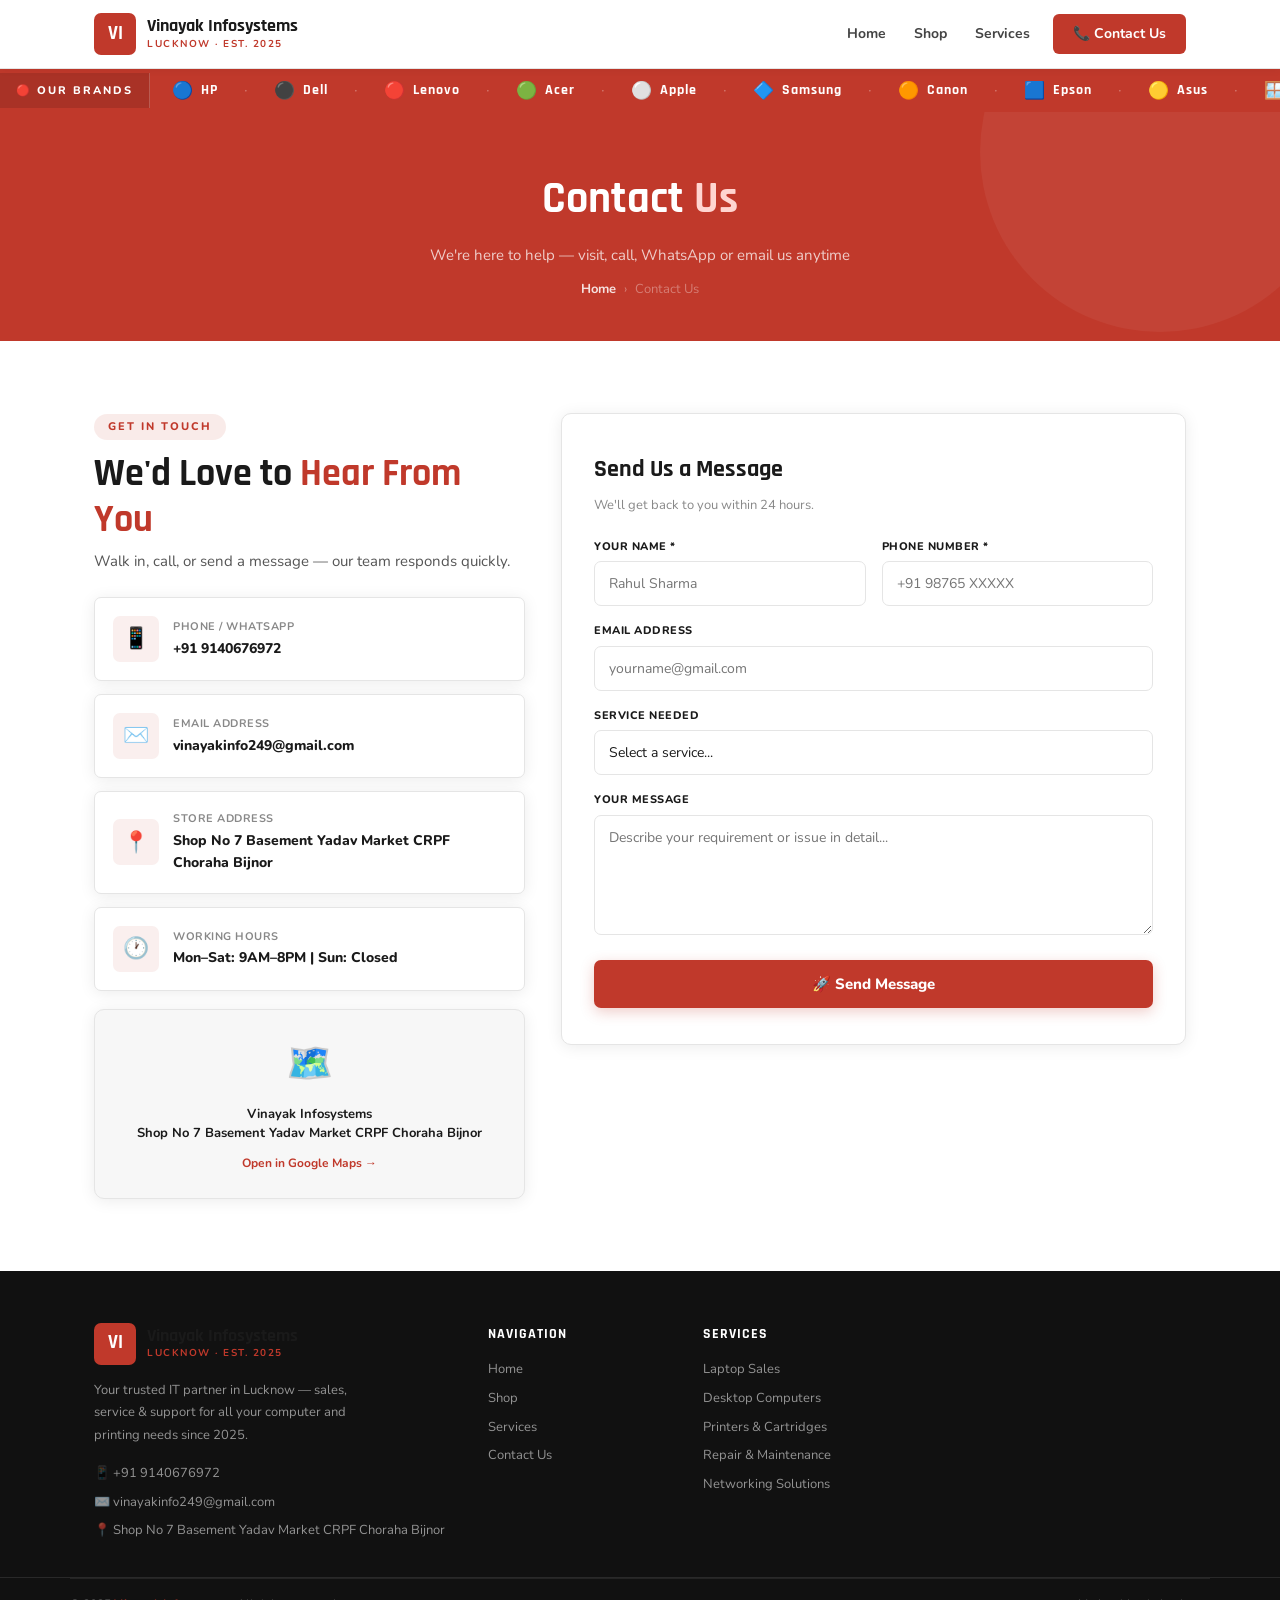
==== commit e83ea41c: "no" ====
--- a/contact.html
+++ b/contact.html
@@ -40,7 +40,7 @@
               <div class="ci-icon-box">📱</div>
               <div>
                 <div class="ci-label">Phone / WhatsApp</div>
-                <div class="ci-value">+91 98765 40000</div>
+                <div class="ci-value">+91 9140676972</div>
               </div>
             </a>
             <a href="mailto:vinayakinfo249@gmail.com" class="ci-card">
@@ -54,7 +54,7 @@
               <div class="ci-icon-box">📍</div>
               <div>
                 <div class="ci-label">Store Address</div>
-                <div class="ci-value">Gomti Nagar, Lucknow – 226010</div>
+                <div class="ci-value">Shop No 7 Basement Yadav Market CRPF Choraha Bijnor</div>
               </div>
             </a>
             <div class="ci-card" style="cursor:default">
@@ -85,7 +85,7 @@
 
           <a class="map-placeholder" href="https://maps.google.com/?q=26.7299719,80.9009236" target="_blank">
             <div class="map-pin">🗺️</div>
-            <p><strong>Vinayak Infosystems</strong><br>Gomti Nagar, Lucknow – 226010</p>
+            <p><strong>Vinayak Infosystems</strong><br>Shop No 7 Basement Yadav Market CRPF Choraha Bijnor</p>
             <span class="map-link">Open in Google Maps →</span>
           </a>
         </div>
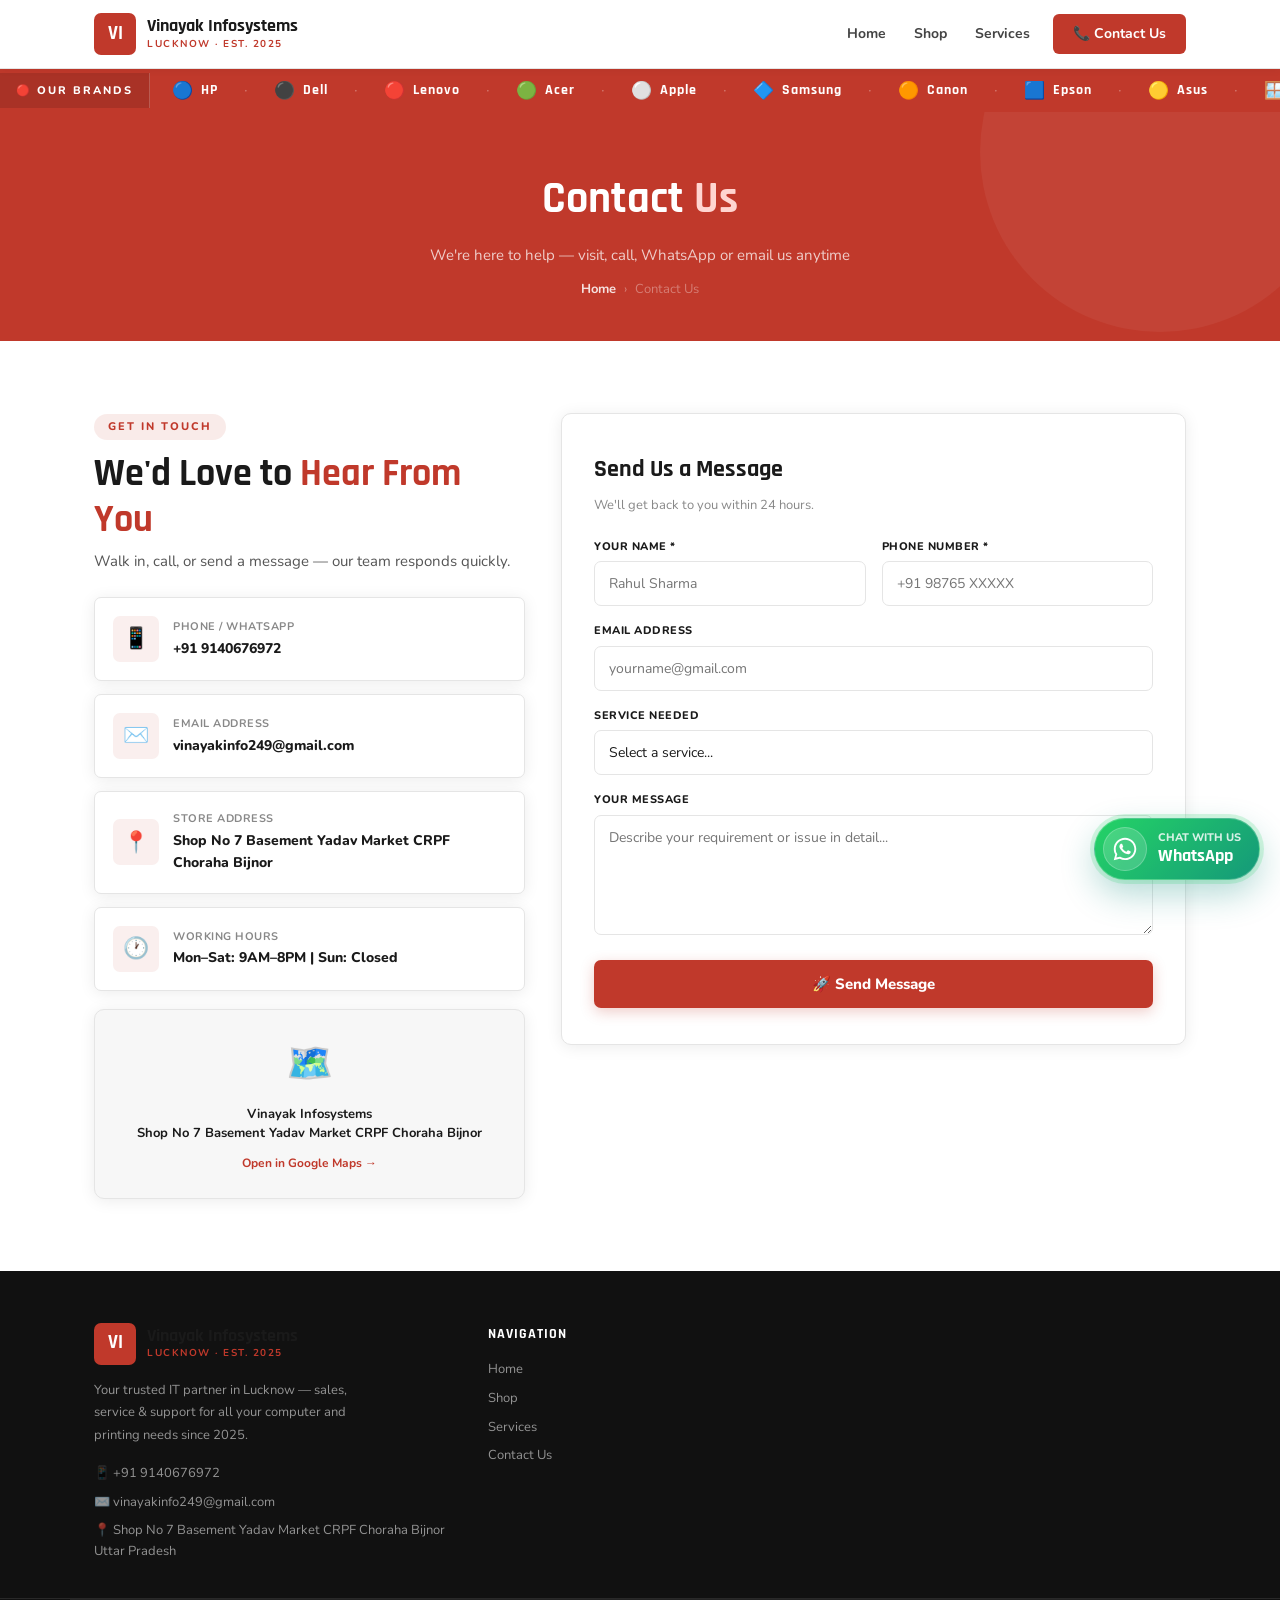
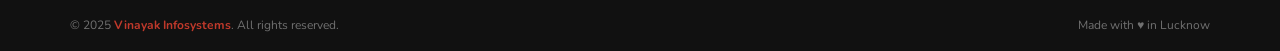
==== commit 0f90cbf9: "hii2" ====
--- a/contact.html
+++ b/contact.html
@@ -114,6 +114,7 @@
               <select>
                 <option value="">Select a service...</option>
                 <option>Laptop Purchase</option>
+                <option>CCTV Camera Purchase</option>
                 <option>Desktop Purchase</option>
                 <option>Printer Purchase</option>
                 <option>Laptop / Desktop Repair</option>
--- a/css/style.css
+++ b/css/style.css
@@ -1330,6 +1330,139 @@
 }
 
 /* ── RESPONSIVE ── */
+/* Floating WhatsApp button */
+.whatsapp-float {
+  position: fixed;
+  right: 20px;
+  bottom: 20px;
+  min-height: 60px;
+  padding: 8px 18px 8px 8px;
+  border-radius: 999px;
+  background: linear-gradient(135deg, #25D366 0%, #128C7E 100%);
+  color: #fff;
+  display: inline-flex;
+  align-items: center;
+  justify-content: center;
+  gap: 11px;
+  border: 1px solid rgba(255, 255, 255, 0.28);
+  box-shadow: 0 14px 34px rgba(18, 140, 126, 0.32);
+  z-index: 9999;
+  isolation: isolate;
+  transition: transform 0.22s ease, box-shadow 0.22s ease;
+}
+
+.whatsapp-float::before {
+  content: '';
+  position: absolute;
+  inset: -5px;
+  border-radius: inherit;
+  background: rgba(37, 211, 102, 0.18);
+  z-index: -1;
+  animation: whatsapp-pulse 2.6s ease-out infinite;
+}
+
+.whatsapp-float:hover,
+.whatsapp-float:focus-visible {
+  transform: translateY(-3px) scale(1.02);
+  box-shadow: 0 18px 42px rgba(18, 140, 126, 0.42);
+}
+
+.whatsapp-float:focus-visible {
+  outline: 3px solid rgba(37, 211, 102, 0.3);
+  outline-offset: 4px;
+}
+
+.whatsapp-icon-wrap {
+  width: 44px;
+  height: 44px;
+  border-radius: 50%;
+  background: rgba(255, 255, 255, 0.16);
+  display: inline-flex;
+  align-items: center;
+  justify-content: center;
+  flex: 0 0 auto;
+  box-shadow: inset 0 0 0 1px rgba(255, 255, 255, 0.22);
+}
+
+.whatsapp-icon {
+  width: 30px;
+  height: 30px;
+  fill: currentColor;
+}
+
+.whatsapp-copy {
+  display: flex;
+  flex-direction: column;
+  align-items: flex-start;
+  justify-content: center;
+  line-height: 1.05;
+}
+
+.whatsapp-copy span {
+  font-size: 11px;
+  font-weight: 800;
+  letter-spacing: 0;
+  opacity: 0.82;
+  text-transform: uppercase;
+}
+
+.whatsapp-copy strong {
+  display: block;
+  margin-top: 3px;
+  font-family: var(--font-head);
+  font-size: 18px;
+  font-weight: 700;
+  letter-spacing: 0;
+}
+
+.whatsapp-tooltip {
+  position: absolute;
+  right: 10px;
+  bottom: calc(100% + 12px);
+  transform: translateY(8px);
+  background: #111;
+  color: #fff;
+  border-radius: 6px;
+  padding: 7px 10px;
+  font-size: 13px;
+  font-weight: 700;
+  line-height: 1;
+  white-space: nowrap;
+  opacity: 0;
+  pointer-events: none;
+  box-shadow: 0 6px 18px rgba(0, 0, 0, 0.16);
+  transition: opacity 0.18s ease, transform 0.18s ease;
+}
+
+.whatsapp-tooltip::after {
+  content: '';
+  position: absolute;
+  right: 18px;
+  bottom: -5px;
+  border-left: 5px solid transparent;
+  border-right: 5px solid transparent;
+  border-top: 5px solid #111;
+}
+
+.whatsapp-float:hover .whatsapp-tooltip,
+.whatsapp-float:focus-visible .whatsapp-tooltip {
+  opacity: 1;
+  transform: translateY(0);
+}
+
+@keyframes whatsapp-pulse {
+  0% {
+    opacity: 0.7;
+    transform: scale(0.96);
+  }
+
+  70%,
+  100% {
+    opacity: 0;
+    transform: scale(1.18);
+  }
+}
+
 @media (max-width:960px) {
   .footer-grid {
     grid-template-columns: 1fr 1fr;
@@ -1389,6 +1522,36 @@
     padding: 0 14px;
   }
 
+  .whatsapp-float {
+    min-width: 52px;
+    width: 52px;
+    height: 52px;
+    min-height: 52px;
+    padding: 0;
+    border-radius: 50%;
+    gap: 0;
+  }
+
+  .whatsapp-icon-wrap {
+    width: 52px;
+    height: 52px;
+    background: transparent;
+    box-shadow: none;
+  }
+
+  .whatsapp-icon {
+    width: 29px;
+    height: 29px;
+  }
+
+  .whatsapp-copy {
+    display: none;
+  }
+
+  .whatsapp-tooltip {
+    right: 0;
+  }
+
   .hero-btns {
     flex-direction: column;
     align-items: flex-start;
@@ -1398,4 +1561,4 @@
     flex-direction: column;
     align-items: center;
   }
-}+}
